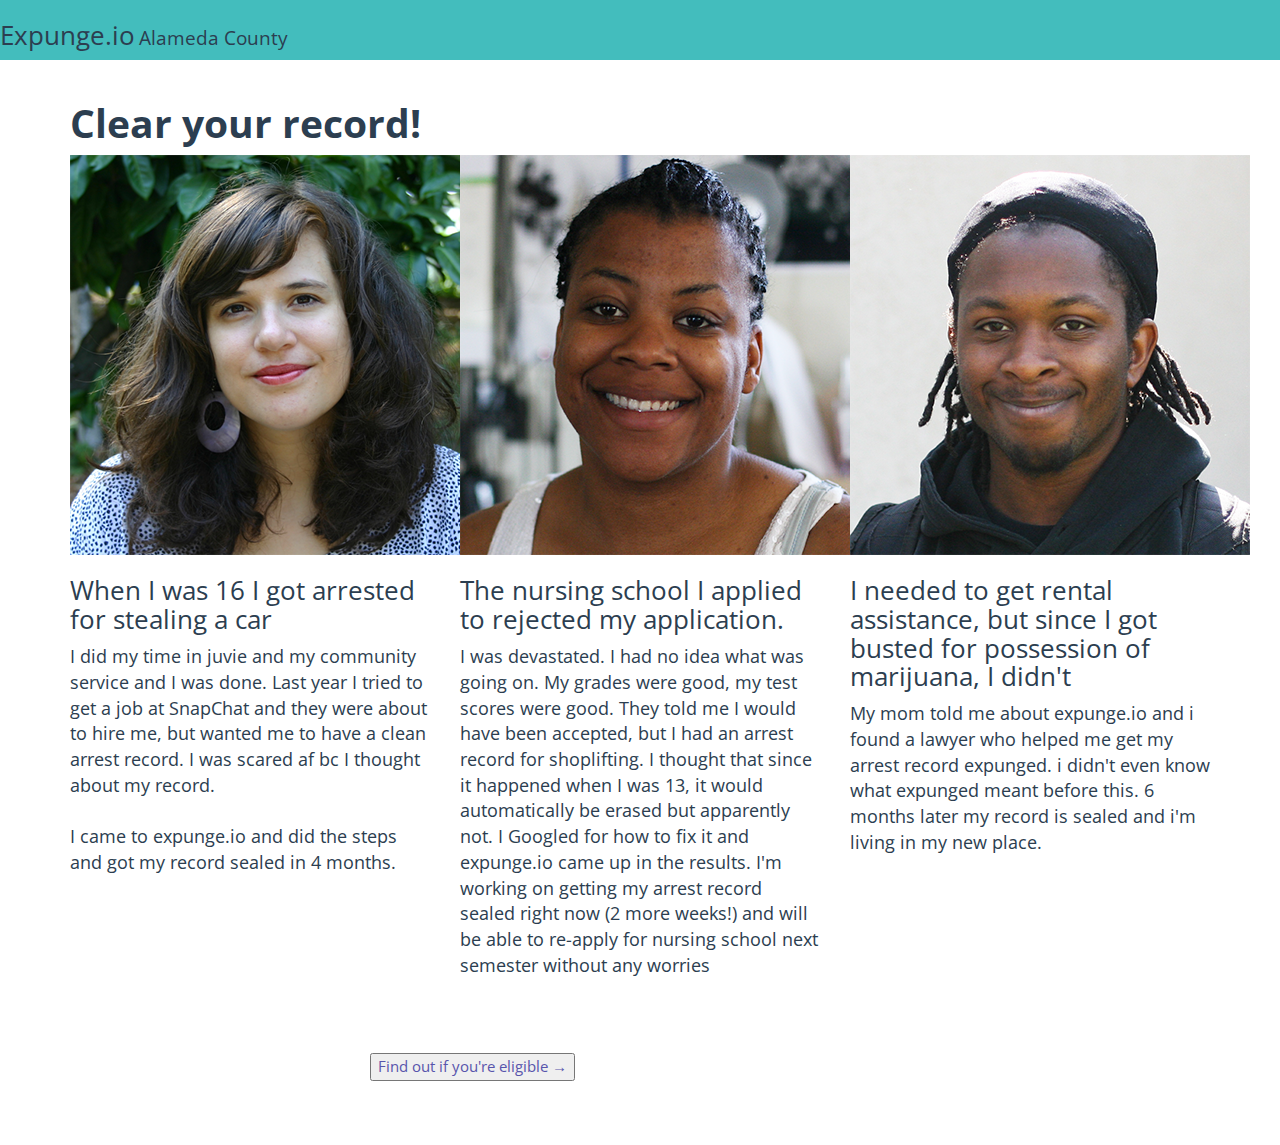
==== index.html @ 7847c77c "first draft" ====
<!DOCTYPE html>
<!-- saved from url=(0022)http://www.expunge.io/ -->
<html>
  <head>
    <meta http-equiv="Content-Type" content="text/html; charset=UTF-8">
    <title>Expunge.io</title>
    <meta name="viewport" content="width=device-width, initial-scale=1.0, maximum-scale=1.0, user-scalable=no">
    <link data-turbolinks-track="true" href="./Expunge_files/bootstrap.min-eb1c767092d3b94774ce1278b10a047b.css" media="all" rel="stylesheet" />
    <link data-turbolinks-track="true" href="./Expunge_files/application-6eeeaafba2602e1e9d9c6c930e1ee2b5.css" media="all" rel="stylesheet" />
    <!--favicon-->
    <link href="http://www.expunge.io/assets/favicon-54a8bd5c15391ae465982d1c2d08960d.png" rel="shortcut icon" type="image/vnd.microsoft.icon">

    <link href="./Expunge_files/css" rel="stylesheet" type="text/css">
    <link href="./Expunge_files/font-awesome.min.css" rel="stylesheet">
    <script src="//code.jquery.com/jquery-1.11.3.min.js"></script>
    <script src="./Expunge_files/bootstrap.min.js"></script>

    <!--[if lte IE 7]>
    <style type="text/css">
    .nav li {
    display: inline;
    zoom: 1;
    margin: 0 10px;
    }
    </style>
    <![endif]-->
  </head>
  <body>
      <div id="navbar" class="navbar" style="border-radius: 0px">
        <h3 style="display:inline-block;">Expunge.io</h3>
        <h4 style="display:inline-block;">Alameda County</h4>
      </div>

      <div id="content" class="container">
        <div class="row">
          <h1 class="col-sm-12 h1banner">
            Clear your record!
          </h1>
        </div>

        <div class="row">
          <div class="person col-md-4 col-sm-12">
            <img src="./assets/people2.png"/>
            <h3>When I was 16 I got arrested for stealing a car</h3>
            <p>I did my time in juvie and my community service and I was done.
              Last year I tried to get a job at SnapChat and they were about to hire me,
              but wanted me to have a clean arrest record.
              I was scared af bc I thought about my record.
            <br/><br/>
              I came to expunge.io and did the steps and got my record sealed in 4 months.</p>
          </div>
          <div class="person col-md-4 col-sm-12">
            <img src="./assets/people4.png"/>
            <h3>The nursing school I applied to rejected my application.</h3>
            <p>I was devastated. I had no idea what was going on. My grades were good, my test scores were good. They told me I would have been accepted, but I had an arrest record for shoplifting. I thought that since it happened when I was 13, it would automatically be erased but apparently not. I Googled for how to fix it and expunge.io came up in the results. I'm working on getting my arrest record sealed right now (2 more weeks!) and will be able to re-apply for nursing school next semester without any worries</p>
          </div>
          <div class="person col-md-4 col-sm-12">
            <img src="./assets/people5.png"/>
            <h3>I needed to get rental assistance, but since I got busted for possession of marijuana, I didn't</h3>
            <p>My mom told me about expunge.io and i found a lawyer who helped me get my arrest record expunged. i didn't even know what expunged meant before this. 6 months later my record is sealed and i'm living in my new place.</p>
          </div>
        </div>

        <br/>
        <br/>
        <br/>
        <div class="row col-md-6 col-md-offset-3">
          <a href="faq.html">
            <button class="eligible">Find out if you're eligible &rarr;</button>
          </a>
        </div>
    </div>
    <br/>
    <br/>
    <br/>
</body></html>
---- Expunge_files/application-6eeeaafba2602e1e9d9c6c930e1ee2b5.css ----
@import url("http://fonts.googleapis.com/css?family=Open+Sans:400,700");                                                                        /*!
 * bootswatch v3.3.0
 * Homepage: http://bootswatch.com
 * Copyright 2012-2014 Thomas Park
 * Licensed under MIT
 * Based on Bootstrap
*//*! normalize.css v3.0.2 | MIT License | git.io/normalize */html{font-family:sans-serif;-ms-text-size-adjust:100%;-webkit-text-size-adjust:100%}body{margin:0}article,aside,details,figcaption,figure,footer,header,hgroup,main,menu,nav,section,summary{display:block}audio,canvas,progress,video{display:inline-block;vertical-align:baseline}audio:not([controls]){display:none;height:0}[hidden],template{display:none}a{background-color:transparent}a:active,a:hover{outline:0}abbr[title]{border-bottom:1px dotted}b,strong{font-weight:bold}dfn{font-style:italic}h1{font-size:2em;margin:0.67em 0}mark{background:#ff0;color:#000}small{font-size:80%}sub,sup{font-size:75%;line-height:0;position:relative;vertical-align:baseline}sup{top:-0.5em}sub{bottom:-0.25em}img{border:0}svg:not(:root){overflow:hidden}figure{margin:1em 40px}hr{-moz-box-sizing:content-box;box-sizing:content-box;height:0}pre{overflow:auto}code,kbd,pre,samp{font-family:monospace, monospace;font-size:1em}button,input,optgroup,select,textarea{color:inherit;font:inherit;margin:0}button{overflow:visible}button,select{text-transform:none}button,html input[type="button"],input[type="reset"],input[type="submit"]{-webkit-appearance:button;cursor:pointer}button[disabled],html input[disabled]{cursor:default}button::-moz-focus-inner,input::-moz-focus-inner{border:0;padding:0}input{line-height:normal}input[type="checkbox"],input[type="radio"]{box-sizing:border-box;padding:0}input[type="number"]::-webkit-inner-spin-button,input[type="number"]::-webkit-outer-spin-button{height:auto}input[type="search"]{-webkit-appearance:textfield;-moz-box-sizing:content-box;-webkit-box-sizing:content-box;box-sizing:content-box}input[type="search"]::-webkit-search-cancel-button,input[type="search"]::-webkit-search-decoration{-webkit-appearance:none}fieldset{border:1px solid #c0c0c0;margin:0 2px;padding:0.35em 0.625em 0.75em}legend{border:0;padding:0}textarea{overflow:auto}optgroup{font-weight:bold}table{border-collapse:collapse;border-spacing:0}td,th{padding:0}/*! Source: https://github.com/h5bp/html5-boilerplate/blob/master/src/css/main.css */@media print{*,*:before,*:after{background:transparent !important;color:#000 !important;box-shadow:none !important;text-shadow:none !important}a,a:visited{text-decoration:underline}a[href]:after{content:" (" attr(href) ")"}abbr[title]:after{content:" (" attr(title) ")"}a[href^="#"]:after,a[href^="javascript:"]:after{content:""}pre,blockquote{border:1px solid #999;page-break-inside:avoid}thead{display:table-header-group}tr,img{page-break-inside:avoid}img{max-width:100% !important}p,h2,h3{orphans:3;widows:3}h2,h3{page-break-after:avoid}select{background:#fff !important}.navbar{display:none}.btn>.caret,.dropup>.btn>.caret{border-top-color:#000 !important}.label{border:1px solid #000}.table{border-collapse:collapse !important}.table td,.table th{background-color:#fff !important}.table-bordered th,.table-bordered td{border:1px solid #ddd !important}}@font-face{font-family:'Glyphicons Halflings';src:url("../fonts/glyphicons-halflings-regular.eot");src:url("../fonts/glyphicons-halflings-regular.eot?#iefix") format("embedded-opentype"),url("../fonts/glyphicons-halflings-regular.woff") format("woff"),url("../fonts/glyphicons-halflings-regular.ttf") format("truetype"),url("../fonts/glyphicons-halflings-regular.svg#glyphicons_halflingsregular") format("svg")}.glyphicon{position:relative;top:1px;display:inline-block;font-family:'Glyphicons Halflings';font-style:normal;font-weight:normal;line-height:1;-webkit-font-smoothing:antialiased;-moz-osx-font-smoothing:grayscale}.glyphicon-asterisk:before{content:"\2a"}.glyphicon-plus:before{content:"\2b"}.glyphicon-euro:before,.glyphicon-eur:before{content:"\20ac"}.glyphicon-minus:before{content:"\2212"}.glyphicon-cloud:before{content:"\2601"}.glyphicon-envelope:before{content:"\2709"}.glyphicon-pencil:before{content:"\270f"}.glyphicon-glass:before{content:"\e001"}.glyphicon-music:before{content:"\e002"}.glyphicon-search:before{content:"\e003"}.glyphicon-heart:before{content:"\e005"}.glyphicon-star:before{content:"\e006"}.glyphicon-star-empty:before{content:"\e007"}.glyphicon-user:before{content:"\e008"}.glyphicon-film:before{content:"\e009"}.glyphicon-th-large:before{content:"\e010"}.glyphicon-th:before{content:"\e011"}.glyphicon-th-list:before{content:"\e012"}.glyphicon-ok:before{content:"\e013"}.glyphicon-remove:before{content:"\e014"}.glyphicon-zoom-in:before{content:"\e015"}.glyphicon-zoom-out:before{content:"\e016"}.glyphicon-off:before{content:"\e017"}.glyphicon-signal:before{content:"\e018"}.glyphicon-cog:before{content:"\e019"}.glyphicon-trash:before{content:"\e020"}.glyphicon-home:before{content:"\e021"}.glyphicon-file:before{content:"\e022"}.glyphicon-time:before{content:"\e023"}.glyphicon-road:before{content:"\e024"}.glyphicon-download-alt:before{content:"\e025"}.glyphicon-download:before{content:"\e026"}.glyphicon-upload:before{content:"\e027"}.glyphicon-inbox:before{content:"\e028"}.glyphicon-play-circle:before{content:"\e029"}.glyphicon-repeat:before{content:"\e030"}.glyphicon-refresh:before{content:"\e031"}.glyphicon-list-alt:before{content:"\e032"}.glyphicon-lock:before{content:"\e033"}.glyphicon-flag:before{content:"\e034"}.glyphicon-headphones:before{content:"\e035"}.glyphicon-volume-off:before{content:"\e036"}.glyphicon-volume-down:before{content:"\e037"}.glyphicon-volume-up:before{content:"\e038"}.glyphicon-qrcode:before{content:"\e039"}.glyphicon-barcode:before{content:"\e040"}.glyphicon-tag:before{content:"\e041"}.glyphicon-tags:before{content:"\e042"}.glyphicon-book:before{content:"\e043"}.glyphicon-bookmark:before{content:"\e044"}.glyphicon-print:before{content:"\e045"}.glyphicon-camera:before{content:"\e046"}.glyphicon-font:before{content:"\e047"}.glyphicon-bold:before{content:"\e048"}.glyphicon-italic:before{content:"\e049"}.glyphicon-text-height:before{content:"\e050"}.glyphicon-text-width:before{content:"\e051"}.glyphicon-align-left:before{content:"\e052"}.glyphicon-align-center:before{content:"\e053"}.glyphicon-align-right:before{content:"\e054"}.glyphicon-align-justify:before{content:"\e055"}.glyphicon-list:before{content:"\e056"}.glyphicon-indent-left:before{content:"\e057"}.glyphicon-indent-right:before{content:"\e058"}.glyphicon-facetime-video:before{content:"\e059"}.glyphicon-picture:before{content:"\e060"}.glyphicon-map-marker:before{content:"\e062"}.glyphicon-adjust:before{content:"\e063"}.glyphicon-tint:before{content:"\e064"}.glyphicon-edit:before{content:"\e065"}.glyphicon-share:before{content:"\e066"}.glyphicon-check:before{content:"\e067"}.glyphicon-move:before{content:"\e068"}.glyphicon-step-backward:before{content:"\e069"}.glyphicon-fast-backward:before{content:"\e070"}.glyphicon-backward:before{content:"\e071"}.glyphicon-play:before{content:"\e072"}.glyphicon-pause:before{content:"\e073"}.glyphicon-stop:before{content:"\e074"}.glyphicon-forward:before{content:"\e075"}.glyphicon-fast-forward:before{content:"\e076"}.glyphicon-step-forward:before{content:"\e077"}.glyphicon-eject:before{content:"\e078"}.glyphicon-chevron-left:before{content:"\e079"}.glyphicon-chevron-right:before{content:"\e080"}.glyphicon-plus-sign:before{content:"\e081"}.glyphicon-minus-sign:before{content:"\e082"}.glyphicon-remove-sign:before{content:"\e083"}.glyphicon-ok-sign:before{content:"\e084"}.glyphicon-question-sign:before{content:"\e085"}.glyphicon-info-sign:before{content:"\e086"}.glyphicon-screenshot:before{content:"\e087"}.glyphicon-remove-circle:before{content:"\e088"}.glyphicon-ok-circle:before{content:"\e089"}.glyphicon-ban-circle:before{content:"\e090"}.glyphicon-arrow-left:before{content:"\e091"}.glyphicon-arrow-right:before{content:"\e092"}.glyphicon-arrow-up:before{content:"\e093"}.glyphicon-arrow-down:before{content:"\e094"}.glyphicon-share-alt:before{content:"\e095"}.glyphicon-resize-full:before{content:"\e096"}.glyphicon-resize-small:before{content:"\e097"}.glyphicon-exclamation-sign:before{content:"\e101"}.glyphicon-gift:before{content:"\e102"}.glyphicon-leaf:before{content:"\e103"}.glyphicon-fire:before{content:"\e104"}.glyphicon-eye-open:before{content:"\e105"}.glyphicon-eye-close:before{content:"\e106"}.glyphicon-warning-sign:before{content:"\e107"}.glyphicon-plane:before{content:"\e108"}.glyphicon-calendar:before{content:"\e109"}.glyphicon-random:before{content:"\e110"}.glyphicon-comment:before{content:"\e111"}.glyphicon-magnet:before{content:"\e112"}.glyphicon-chevron-up:before{content:"\e113"}.glyphicon-chevron-down:before{content:"\e114"}.glyphicon-retweet:before{content:"\e115"}.glyphicon-shopping-cart:before{content:"\e116"}.glyphicon-folder-close:before{content:"\e117"}.glyphicon-folder-open:before{content:"\e118"}.glyphicon-resize-vertical:before{content:"\e119"}.glyphicon-resize-horizontal:before{content:"\e120"}.glyphicon-hdd:before{content:"\e121"}.glyphicon-bullhorn:before{content:"\e122"}.glyphicon-bell:before{content:"\e123"}.glyphicon-certificate:before{content:"\e124"}.glyphicon-thumbs-up:before{content:"\e125"}.glyphicon-thumbs-down:before{content:"\e126"}.glyphicon-hand-right:before{content:"\e127"}.glyphicon-hand-left:before{content:"\e128"}.glyphicon-hand-up:before{content:"\e129"}.glyphicon-hand-down:before{content:"\e130"}.glyphicon-circle-arrow-right:before{content:"\e131"}.glyphicon-circle-arrow-left:before{content:"\e132"}.glyphicon-circle-arrow-up:before{content:"\e133"}.glyphicon-circle-arrow-down:before{content:"\e134"}.glyphicon-globe:before{content:"\e135"}.glyphicon-wrench:before{content:"\e136"}.glyphicon-tasks:before{content:"\e137"}.glyphicon-filter:before{content:"\e138"}.glyphicon-briefcase:before{content:"\e139"}.glyphicon-fullscreen:before{content:"\e140"}.glyphicon-dashboard:before{content:"\e141"}.glyphicon-paperclip:before{content:"\e142"}.glyphicon-heart-empty:before{content:"\e143"}.glyphicon-link:before{content:"\e144"}.glyphicon-phone:before{content:"\e145"}.glyphicon-pushpin:before{content:"\e146"}.glyphicon-usd:before{content:"\e148"}.glyphicon-gbp:before{content:"\e149"}.glyphicon-sort:before{content:"\e150"}.glyphicon-sort-by-alphabet:before{content:"\e151"}.glyphicon-sort-by-alphabet-alt:before{content:"\e152"}.glyphicon-sort-by-order:before{content:"\e153"}.glyphicon-sort-by-order-alt:before{content:"\e154"}.glyphicon-sort-by-attributes:before{content:"\e155"}.glyphicon-sort-by-attributes-alt:before{content:"\e156"}.glyphicon-unchecked:before{content:"\e157"}.glyphicon-expand:before{content:"\e158"}.glyphicon-collapse-down:before{content:"\e159"}.glyphicon-collapse-up:before{content:"\e160"}.glyphicon-log-in:before{content:"\e161"}.glyphicon-flash:before{content:"\e162"}.glyphicon-log-out:before{content:"\e163"}.glyphicon-new-window:before{content:"\e164"}.glyphicon-record:before{content:"\e165"}.glyphicon-save:before{content:"\e166"}.glyphicon-open:before{content:"\e167"}.glyphicon-saved:before{content:"\e168"}.glyphicon-import:before{content:"\e169"}.glyphicon-export:before{content:"\e170"}.glyphicon-send:before{content:"\e171"}.glyphicon-floppy-disk:before{content:"\e172"}.glyphicon-floppy-saved:before{content:"\e173"}.glyphicon-floppy-remove:before{content:"\e174"}.glyphicon-floppy-save:before{content:"\e175"}.glyphicon-floppy-open:before{content:"\e176"}.glyphicon-credit-card:before{content:"\e177"}.glyphicon-transfer:before{content:"\e178"}.glyphicon-cutlery:before{content:"\e179"}.glyphicon-header:before{content:"\e180"}.glyphicon-compressed:before{content:"\e181"}.glyphicon-earphone:before{content:"\e182"}.glyphicon-phone-alt:before{content:"\e183"}.glyphicon-tower:before{content:"\e184"}.glyphicon-stats:before{content:"\e185"}.glyphicon-sd-video:before{content:"\e186"}.glyphicon-hd-video:before{content:"\e187"}.glyphicon-subtitles:before{content:"\e188"}.glyphicon-sound-stereo:before{content:"\e189"}.glyphicon-sound-dolby:before{content:"\e190"}.glyphicon-sound-5-1:before{content:"\e191"}.glyphicon-sound-6-1:before{content:"\e192"}.glyphicon-sound-7-1:before{content:"\e193"}.glyphicon-copyright-mark:before{content:"\e194"}.glyphicon-registration-mark:before{content:"\e195"}.glyphicon-cloud-download:before{content:"\e197"}.glyphicon-cloud-upload:before{content:"\e198"}.glyphicon-tree-conifer:before{content:"\e199"}.glyphicon-tree-deciduous:before{content:"\e200"}*{-webkit-box-sizing:border-box;-moz-box-sizing:border-box;box-sizing:border-box}*:before,*:after{-webkit-box-sizing:border-box;-moz-box-sizing:border-box;box-sizing:border-box}html{font-size:10px;-webkit-tap-highlight-color:rgba(0,0,0,0)}body{font-family:"Open Sans","Helvetica Neue",Helvetica,Arial,sans-serif;font-size:15px;line-height:1.42857143;color:#2c3e50;background-color:#ffffff}input,button,select,textarea{font-family:inherit;font-size:inherit;line-height:inherit}a{color:#18bc9c;text-decoration:none}a:hover,a:focus{color:#18bc9c;text-decoration:underline}a:focus{outline:thin dotted;outline:5px auto -webkit-focus-ring-color;outline-offset:-2px}figure{margin:0}img{vertical-align:middle}.img-responsive,.thumbnail>img,.thumbnail a>img,.carousel-inner>.item>img,.carousel-inner>.item>a>img{display:block;max-width:100%;height:auto}.img-rounded{border-radius:6px}.img-thumbnail{padding:4px;line-height:1.42857143;background-color:#ffffff;border:1px solid #ecf0f1;border-radius:4px;-webkit-transition:all .2s ease-in-out;-o-transition:all .2s ease-in-out;transition:all .2s ease-in-out;display:inline-block;max-width:100%;height:auto}.img-circle{border-radius:50%}hr{margin-top:21px;margin-bottom:21px;border:0;border-top:1px solid #ecf0f1}.sr-only{position:absolute;width:1px;height:1px;margin:-1px;padding:0;overflow:hidden;clip:rect(0, 0, 0, 0);border:0}.sr-only-focusable:active,.sr-only-focusable:focus{position:static;width:auto;height:auto;margin:0;overflow:visible;clip:auto}h1,h2,h3,h4,h5,h6,.h1,.h2,.h3,.h4,.h5,.h6{font-family:"Open Sans","Helvetica Neue",Helvetica,Arial,sans-serif;font-weight:400;line-height:1.1;color:inherit}h1 small,h2 small,h3 small,h4 small,h5 small,h6 small,.h1 small,.h2 small,.h3 small,.h4 small,.h5 small,.h6 small,h1 .small,h2 .small,h3 .small,h4 .small,h5 .small,h6 .small,.h1 .small,.h2 .small,.h3 .small,.h4 .small,.h5 .small,.h6 .small{font-weight:normal;line-height:1;color:#b4bcc2}h1,.h1,h2,.h2,h3,.h3{margin-top:21px;margin-bottom:10.5px}h1 small,.h1 small,h2 small,.h2 small,h3 small,.h3 small,h1 .small,.h1 .small,h2 .small,.h2 .small,h3 .small,.h3 .small{font-size:65%}h4,.h4,h5,.h5,h6,.h6{margin-top:10.5px;margin-bottom:10.5px}h4 small,.h4 small,h5 small,.h5 small,h6 small,.h6 small,h4 .small,.h4 .small,h5 .small,.h5 .small,h6 .small,.h6 .small{font-size:75%}h1,.h1{font-size:39px}h2,.h2{font-size:32px}h3,.h3{font-size:26px}h4,.h4{font-size:19px}h5,.h5{font-size:15px}h6,.h6{font-size:13px}p{margin:0 0 10.5px}.lead{margin-bottom:21px;font-size:17px;font-weight:300;line-height:1.4}@media (min-width: 768px){.lead{font-size:22.5px}}small,.small{font-size:86%}mark,.mark{background-color:#f39c12;padding:.2em}.text-left{text-align:left}.text-right{text-align:right}.text-center{text-align:center}.text-justify{text-align:justify}.text-nowrap{white-space:nowrap}.text-lowercase{text-transform:lowercase}.text-uppercase{text-transform:uppercase}.text-capitalize{text-transform:capitalize}.text-muted{color:#b4bcc2}.text-primary{color:#2c3e50}a.text-primary:hover{color:#1a242f}.text-success{color:#ffffff}a.text-success:hover{color:#e6e6e6}.text-info{color:#ffffff}a.text-info:hover{color:#e6e6e6}.text-warning{color:#ffffff}a.text-warning:hover{color:#e6e6e6}.text-danger{color:#ffffff}a.text-danger:hover{color:#e6e6e6}.bg-primary{color:#fff;background-color:#2c3e50}a.bg-primary:hover{background-color:#1a242f}.bg-success{background-color:#18bc9c}a.bg-success:hover{background-color:#128f76}.bg-info{background-color:#3498db}a.bg-info:hover{background-color:#217dbb}.bg-warning{background-color:#f39c12}a.bg-warning:hover{background-color:#c87f0a}.bg-danger{background-color:#e74c3c}a.bg-danger:hover{background-color:#d62c1a}.page-header{padding-bottom:9.5px;margin:42px 0 21px;border-bottom:1px solid transparent}ul,ol{margin-top:0;margin-bottom:10.5px}ul ul,ol ul,ul ol,ol ol{margin-bottom:0}.list-unstyled{padding-left:0;list-style:none}.list-inline{padding-left:0;list-style:none;margin-left:-5px}.list-inline>li{display:inline-block;padding-left:5px;padding-right:5px}dl{margin-top:0;margin-bottom:21px}dt,dd{line-height:1.42857143}dt{font-weight:bold}dd{margin-left:0}@media (min-width: 768px){.dl-horizontal dt{float:left;width:160px;clear:left;text-align:right;overflow:hidden;text-overflow:ellipsis;white-space:nowrap}.dl-horizontal dd{margin-left:180px}}abbr[title],abbr[data-original-title]{cursor:help;border-bottom:1px dotted #b4bcc2}.initialism{font-size:90%;text-transform:uppercase}blockquote{padding:10.5px 21px;margin:0 0 21px;font-size:18.75px;border-left:5px solid #ecf0f1}blockquote p:last-child,blockquote ul:last-child,blockquote ol:last-child{margin-bottom:0}blockquote footer,blockquote small,blockquote .small{display:block;font-size:80%;line-height:1.42857143;color:#b4bcc2}blockquote footer:before,blockquote small:before,blockquote .small:before{content:'\2014 \00A0'}.blockquote-reverse,blockquote.pull-right{padding-right:15px;padding-left:0;border-right:5px solid #ecf0f1;border-left:0;text-align:right}.blockquote-reverse footer:before,blockquote.pull-right footer:before,.blockquote-reverse small:before,blockquote.pull-right small:before,.blockquote-reverse .small:before,blockquote.pull-right .small:before{content:''}.blockquote-reverse footer:after,blockquote.pull-right footer:after,.blockquote-reverse small:after,blockquote.pull-right small:after,.blockquote-reverse .small:after,blockquote.pull-right .small:after{content:'\00A0 \2014'}address{margin-bottom:21px;font-style:normal;line-height:1.42857143}code,kbd,pre,samp{font-family:Menlo,Monaco,Consolas,"Courier New",monospace}code{padding:2px 4px;font-size:90%;color:#c7254e;background-color:#f9f2f4;border-radius:4px}kbd{padding:2px 4px;font-size:90%;color:#ffffff;background-color:#333333;border-radius:3px;box-shadow:inset 0 -1px 0 rgba(0,0,0,0.25)}kbd kbd{padding:0;font-size:100%;font-weight:bold;box-shadow:none}pre{display:block;padding:10px;margin:0 0 10.5px;font-size:14px;line-height:1.42857143;word-break:break-all;word-wrap:break-word;color:#7b8a8b;background-color:#ecf0f1;border:1px solid #cccccc;border-radius:4px}pre code{padding:0;font-size:inherit;color:inherit;white-space:pre-wrap;background-color:transparent;border-radius:0}.pre-scrollable{max-height:340px;overflow-y:scroll}.container{margin-right:auto;margin-left:auto;padding-left:15px;padding-right:15px}@media (min-width: 768px){.container{width:750px}}@media (min-width: 992px){.container{width:970px}}@media (min-width: 1200px){.container{width:1170px}}.container-fluid{margin-right:auto;margin-left:auto;padding-left:15px;padding-right:15px}.row{margin-left:-15px;margin-right:-15px}.col-xs-1,.col-sm-1,.col-md-1,.col-lg-1,.col-xs-2,.col-sm-2,.col-md-2,.col-lg-2,.col-xs-3,.col-sm-3,.col-md-3,.col-lg-3,.col-xs-4,.col-sm-4,.col-md-4,.col-lg-4,.col-xs-5,.col-sm-5,.col-md-5,.col-lg-5,.col-xs-6,.col-sm-6,.col-md-6,.col-lg-6,.col-xs-7,.col-sm-7,.col-md-7,.col-lg-7,.col-xs-8,.col-sm-8,.col-md-8,.col-lg-8,.col-xs-9,.col-sm-9,.col-md-9,.col-lg-9,.col-xs-10,.col-sm-10,.col-md-10,.col-lg-10,.col-xs-11,.col-sm-11,.col-md-11,.col-lg-11,.col-xs-12,.col-sm-12,.col-md-12,.col-lg-12{position:relative;min-height:1px;padding-left:15px;padding-right:15px}.col-xs-1,.col-xs-2,.col-xs-3,.col-xs-4,.col-xs-5,.col-xs-6,.col-xs-7,.col-xs-8,.col-xs-9,.col-xs-10,.col-xs-11,.col-xs-12{float:left}.col-xs-12{width:100%}.col-xs-11{width:91.66666667%}.col-xs-10{width:83.33333333%}.col-xs-9{width:75%}.col-xs-8{width:66.66666667%}.col-xs-7{width:58.33333333%}.col-xs-6{width:50%}.col-xs-5{width:41.66666667%}.col-xs-4{width:33.33333333%}.col-xs-3{width:25%}.col-xs-2{width:16.66666667%}.col-xs-1{width:8.33333333%}.col-xs-pull-12{right:100%}.col-xs-pull-11{right:91.66666667%}.col-xs-pull-10{right:83.33333333%}.col-xs-pull-9{right:75%}.col-xs-pull-8{right:66.66666667%}.col-xs-pull-7{right:58.33333333%}.col-xs-pull-6{right:50%}.col-xs-pull-5{right:41.66666667%}.col-xs-pull-4{right:33.33333333%}.col-xs-pull-3{right:25%}.col-xs-pull-2{right:16.66666667%}.col-xs-pull-1{right:8.33333333%}.col-xs-pull-0{right:auto}.col-xs-push-12{left:100%}.col-xs-push-11{left:91.66666667%}.col-xs-push-10{left:83.33333333%}.col-xs-push-9{left:75%}.col-xs-push-8{left:66.66666667%}.col-xs-push-7{left:58.33333333%}.col-xs-push-6{left:50%}.col-xs-push-5{left:41.66666667%}.col-xs-push-4{left:33.33333333%}.col-xs-push-3{left:25%}.col-xs-push-2{left:16.66666667%}.col-xs-push-1{left:8.33333333%}.col-xs-push-0{left:auto}.col-xs-offset-12{margin-left:100%}.col-xs-offset-11{margin-left:91.66666667%}.col-xs-offset-10{margin-left:83.33333333%}.col-xs-offset-9{margin-left:75%}.col-xs-offset-8{margin-left:66.66666667%}.col-xs-offset-7{margin-left:58.33333333%}.col-xs-offset-6{margin-left:50%}.col-xs-offset-5{margin-left:41.66666667%}.col-xs-offset-4{margin-left:33.33333333%}.col-xs-offset-3{margin-left:25%}.col-xs-offset-2{margin-left:16.66666667%}.col-xs-offset-1{margin-left:8.33333333%}.col-xs-offset-0{margin-left:0%}@media (min-width: 768px){.col-sm-1,.col-sm-2,.col-sm-3,.col-sm-4,.col-sm-5,.col-sm-6,.col-sm-7,.col-sm-8,.col-sm-9,.col-sm-10,.col-sm-11,.col-sm-12{float:left}.col-sm-12{width:100%}.col-sm-11{width:91.66666667%}.col-sm-10{width:83.33333333%}.col-sm-9{width:75%}.col-sm-8{width:66.66666667%}.col-sm-7{width:58.33333333%}.col-sm-6{width:50%}.col-sm-5{width:41.66666667%}.col-sm-4{width:33.33333333%}.col-sm-3{width:25%}.col-sm-2{width:16.66666667%}.col-sm-1{width:8.33333333%}.col-sm-pull-12{right:100%}.col-sm-pull-11{right:91.66666667%}.col-sm-pull-10{right:83.33333333%}.col-sm-pull-9{right:75%}.col-sm-pull-8{right:66.66666667%}.col-sm-pull-7{right:58.33333333%}.col-sm-pull-6{right:50%}.col-sm-pull-5{right:41.66666667%}.col-sm-pull-4{right:33.33333333%}.col-sm-pull-3{right:25%}.col-sm-pull-2{right:16.66666667%}.col-sm-pull-1{right:8.33333333%}.col-sm-pull-0{right:auto}.col-sm-push-12{left:100%}.col-sm-push-11{left:91.66666667%}.col-sm-push-10{left:83.33333333%}.col-sm-push-9{left:75%}.col-sm-push-8{left:66.66666667%}.col-sm-push-7{left:58.33333333%}.col-sm-push-6{left:50%}.col-sm-push-5{left:41.66666667%}.col-sm-push-4{left:33.33333333%}.col-sm-push-3{left:25%}.col-sm-push-2{left:16.66666667%}.col-sm-push-1{left:8.33333333%}.col-sm-push-0{left:auto}.col-sm-offset-12{margin-left:100%}.col-sm-offset-11{margin-left:91.66666667%}.col-sm-offset-10{margin-left:83.33333333%}.col-sm-offset-9{margin-left:75%}.col-sm-offset-8{margin-left:66.66666667%}.col-sm-offset-7{margin-left:58.33333333%}.col-sm-offset-6{margin-left:50%}.col-sm-offset-5{margin-left:41.66666667%}.col-sm-offset-4{margin-left:33.33333333%}.col-sm-offset-3{margin-left:25%}.col-sm-offset-2{margin-left:16.66666667%}.col-sm-offset-1{margin-left:8.33333333%}.col-sm-offset-0{margin-left:0%}}@media (min-width: 992px){.col-md-1,.col-md-2,.col-md-3,.col-md-4,.col-md-5,.col-md-6,.col-md-7,.col-md-8,.col-md-9,.col-md-10,.col-md-11,.col-md-12{float:left}.col-md-12{width:100%}.col-md-11{width:91.66666667%}.col-md-10{width:83.33333333%}.col-md-9{width:75%}.col-md-8{width:66.66666667%}.col-md-7{width:58.33333333%}.col-md-6{width:50%}.col-md-5{width:41.66666667%}.col-md-4{width:33.33333333%}.col-md-3{width:25%}.col-md-2{width:16.66666667%}.col-md-1{width:8.33333333%}.col-md-pull-12{right:100%}.col-md-pull-11{right:91.66666667%}.col-md-pull-10{right:83.33333333%}.col-md-pull-9{right:75%}.col-md-pull-8{right:66.66666667%}.col-md-pull-7{right:58.33333333%}.col-md-pull-6{right:50%}.col-md-pull-5{right:41.66666667%}.col-md-pull-4{right:33.33333333%}.col-md-pull-3{right:25%}.col-md-pull-2{right:16.66666667%}.col-md-pull-1{right:8.33333333%}.col-md-pull-0{right:auto}.col-md-push-12{left:100%}.col-md-push-11{left:91.66666667%}.col-md-push-10{left:83.33333333%}.col-md-push-9{left:75%}.col-md-push-8{left:66.66666667%}.col-md-push-7{left:58.33333333%}.col-md-push-6{left:50%}.col-md-push-5{left:41.66666667%}.col-md-push-4{left:33.33333333%}.col-md-push-3{left:25%}.col-md-push-2{left:16.66666667%}.col-md-push-1{left:8.33333333%}.col-md-push-0{left:auto}.col-md-offset-12{margin-left:100%}.col-md-offset-11{margin-left:91.66666667%}.col-md-offset-10{margin-left:83.33333333%}.col-md-offset-9{margin-left:75%}.col-md-offset-8{margin-left:66.66666667%}.col-md-offset-7{margin-left:58.33333333%}.col-md-offset-6{margin-left:50%}.col-md-offset-5{margin-left:41.66666667%}.col-md-offset-4{margin-left:33.33333333%}.col-md-offset-3{margin-left:25%}.col-md-offset-2{margin-left:16.66666667%}.col-md-offset-1{margin-left:8.33333333%}.col-md-offset-0{margin-left:0%}}@media (min-width: 1200px){.col-lg-1,.col-lg-2,.col-lg-3,.col-lg-4,.col-lg-5,.col-lg-6,.col-lg-7,.col-lg-8,.col-lg-9,.col-lg-10,.col-lg-11,.col-lg-12{float:left}.col-lg-12{width:100%}.col-lg-11{width:91.66666667%}.col-lg-10{width:83.33333333%}.col-lg-9{width:75%}.col-lg-8{width:66.66666667%}.col-lg-7{width:58.33333333%}.col-lg-6{width:50%}.col-lg-5{width:41.66666667%}.col-lg-4{width:33.33333333%}.col-lg-3{width:25%}.col-lg-2{width:16.66666667%}.col-lg-1{width:8.33333333%}.col-lg-pull-12{right:100%}.col-lg-pull-11{right:91.66666667%}.col-lg-pull-10{right:83.33333333%}.col-lg-pull-9{right:75%}.col-lg-pull-8{right:66.66666667%}.col-lg-pull-7{right:58.33333333%}.col-lg-pull-6{right:50%}.col-lg-pull-5{right:41.66666667%}.col-lg-pull-4{right:33.33333333%}.col-lg-pull-3{right:25%}.col-lg-pull-2{right:16.66666667%}.col-lg-pull-1{right:8.33333333%}.col-lg-pull-0{right:auto}.col-lg-push-12{left:100%}.col-lg-push-11{left:91.66666667%}.col-lg-push-10{left:83.33333333%}.col-lg-push-9{left:75%}.col-lg-push-8{left:66.66666667%}.col-lg-push-7{left:58.33333333%}.col-lg-push-6{left:50%}.col-lg-push-5{left:41.66666667%}.col-lg-push-4{left:33.33333333%}.col-lg-push-3{left:25%}.col-lg-push-2{left:16.66666667%}.col-lg-push-1{left:8.33333333%}.col-lg-push-0{left:auto}.col-lg-offset-12{margin-left:100%}.col-lg-offset-11{margin-left:91.66666667%}.col-lg-offset-10{margin-left:83.33333333%}.col-lg-offset-9{margin-left:75%}.col-lg-offset-8{margin-left:66.66666667%}.col-lg-offset-7{margin-left:58.33333333%}.col-lg-offset-6{margin-left:50%}.col-lg-offset-5{margin-left:41.66666667%}.col-lg-offset-4{margin-left:33.33333333%}.col-lg-offset-3{margin-left:25%}.col-lg-offset-2{margin-left:16.66666667%}.col-lg-offset-1{margin-left:8.33333333%}.col-lg-offset-0{margin-left:0%}}table{background-color:transparent}caption{padding-top:8px;padding-bottom:8px;color:#b4bcc2;text-align:left}th{text-align:left}.table{width:100%;max-width:100%;margin-bottom:21px}.table>thead>tr>th,.table>tbody>tr>th,.table>tfoot>tr>th,.table>thead>tr>td,.table>tbody>tr>td,.table>tfoot>tr>td{padding:8px;line-height:1.42857143;vertical-align:top;border-top:1px solid #ecf0f1}.table>thead>tr>th{vertical-align:bottom;border-bottom:2px solid #ecf0f1}.table>caption+thead>tr:first-child>th,.table>colgroup+thead>tr:first-child>th,.table>thead:first-child>tr:first-child>th,.table>caption+thead>tr:first-child>td,.table>colgroup+thead>tr:first-child>td,.table>thead:first-child>tr:first-child>td{border-top:0}.table>tbody+tbody{border-top:2px solid #ecf0f1}.table .table{background-color:#ffffff}.table-condensed>thead>tr>th,.table-condensed>tbody>tr>th,.table-condensed>tfoot>tr>th,.table-condensed>thead>tr>td,.table-condensed>tbody>tr>td,.table-condensed>tfoot>tr>td{padding:5px}.table-bordered{border:1px solid #ecf0f1}.table-bordered>thead>tr>th,.table-bordered>tbody>tr>th,.table-bordered>tfoot>tr>th,.table-bordered>thead>tr>td,.table-bordered>tbody>tr>td,.table-bordered>tfoot>tr>td{border:1px solid #ecf0f1}.table-bordered>thead>tr>th,.table-bordered>thead>tr>td{border-bottom-width:2px}.table-striped>tbody>tr:nth-child(odd){background-color:#f9f9f9}.table-hover>tbody>tr:hover{background-color:#ecf0f1}table col[class*="col-"]{position:static;float:none;display:table-column}table td[class*="col-"],table th[class*="col-"]{position:static;float:none;display:table-cell}.table>thead>tr>td.active,.table>tbody>tr>td.active,.table>tfoot>tr>td.active,.table>thead>tr>th.active,.table>tbody>tr>th.active,.table>tfoot>tr>th.active,.table>thead>tr.active>td,.table>tbody>tr.active>td,.table>tfoot>tr.active>td,.table>thead>tr.active>th,.table>tbody>tr.active>th,.table>tfoot>tr.active>th{background-color:#ecf0f1}.table-hover>tbody>tr>td.active:hover,.table-hover>tbody>tr>th.active:hover,.table-hover>tbody>tr.active:hover>td,.table-hover>tbody>tr:hover>.active,.table-hover>tbody>tr.active:hover>th{background-color:#dde4e6}.table>thead>tr>td.success,.table>tbody>tr>td.success,.table>tfoot>tr>td.success,.table>thead>tr>th.success,.table>tbody>tr>th.success,.table>tfoot>tr>th.success,.table>thead>tr.success>td,.table>tbody>tr.success>td,.table>tfoot>tr.success>td,.table>thead>tr.success>th,.table>tbody>tr.success>th,.table>tfoot>tr.success>th{background-color:#18bc9c}.table-hover>tbody>tr>td.success:hover,.table-hover>tbody>tr>th.success:hover,.table-hover>tbody>tr.success:hover>td,.table-hover>tbody>tr:hover>.success,.table-hover>tbody>tr.success:hover>th{background-color:#15a589}.table>thead>tr>td.info,.table>tbody>tr>td.info,.table>tfoot>tr>td.info,.table>thead>tr>th.info,.table>tbody>tr>th.info,.table>tfoot>tr>th.info,.table>thead>tr.info>td,.table>tbody>tr.info>td,.table>tfoot>tr.info>td,.table>thead>tr.info>th,.table>tbody>tr.info>th,.table>tfoot>tr.info>th{background-color:#3498db}.table-hover>tbody>tr>td.info:hover,.table-hover>tbody>tr>th.info:hover,.table-hover>tbody>tr.info:hover>td,.table-hover>tbody>tr:hover>.info,.table-hover>tbody>tr.info:hover>th{background-color:#258cd1}.table>thead>tr>td.warning,.table>tbody>tr>td.warning,.table>tfoot>tr>td.warning,.table>thead>tr>th.warning,.table>tbody>tr>th.warning,.table>tfoot>tr>th.warning,.table>thead>tr.warning>td,.table>tbody>tr.warning>td,.table>tfoot>tr.warning>td,.table>thead>tr.warning>th,.table>tbody>tr.warning>th,.table>tfoot>tr.warning>th{background-color:#f39c12}.table-hover>tbody>tr>td.warning:hover,.table-hover>tbody>tr>th.warning:hover,.table-hover>tbody>tr.warning:hover>td,.table-hover>tbody>tr:hover>.warning,.table-hover>tbody>tr.warning:hover>th{background-color:#e08e0b}.table>thead>tr>td.danger,.table>tbody>tr>td.danger,.table>tfoot>tr>td.danger,.table>thead>tr>th.danger,.table>tbody>tr>th.danger,.table>tfoot>tr>th.danger,.table>thead>tr.danger>td,.table>tbody>tr.danger>td,.table>tfoot>tr.danger>td,.table>thead>tr.danger>th,.table>tbody>tr.danger>th,.table>tfoot>tr.danger>th{background-color:#e74c3c}.table-hover>tbody>tr>td.danger:hover,.table-hover>tbody>tr>th.danger:hover,.table-hover>tbody>tr.danger:hover>td,.table-hover>tbody>tr:hover>.danger,.table-hover>tbody>tr.danger:hover>th{background-color:#e43725}.table-responsive{overflow-x:auto;min-height:0.01%}@media screen and (max-width: 767px){.table-responsive{width:100%;margin-bottom:15.75px;overflow-y:hidden;-ms-overflow-style:-ms-autohiding-scrollbar;border:1px solid #ecf0f1}.table-responsive>.table{margin-bottom:0}.table-responsive>.table>thead>tr>th,.table-responsive>.table>tbody>tr>th,.table-responsive>.table>tfoot>tr>th,.table-responsive>.table>thead>tr>td,.table-responsive>.table>tbody>tr>td,.table-responsive>.table>tfoot>tr>td{white-space:nowrap}.table-responsive>.table-bordered{border:0}.table-responsive>.table-bordered>thead>tr>th:first-child,.table-responsive>.table-bordered>tbody>tr>th:first-child,.table-responsive>.table-bordered>tfoot>tr>th:first-child,.table-responsive>.table-bordered>thead>tr>td:first-child,.table-responsive>.table-bordered>tbody>tr>td:first-child,.table-responsive>.table-bordered>tfoot>tr>td:first-child{border-left:0}.table-responsive>.table-bordered>thead>tr>th:last-child,.table-responsive>.table-bordered>tbody>tr>th:last-child,.table-responsive>.table-bordered>tfoot>tr>th:last-child,.table-responsive>.table-bordered>thead>tr>td:last-child,.table-responsive>.table-bordered>tbody>tr>td:last-child,.table-responsive>.table-bordered>tfoot>tr>td:last-child{border-right:0}.table-responsive>.table-bordered>tbody>tr:last-child>th,.table-responsive>.table-bordered>tfoot>tr:last-child>th,.table-responsive>.table-bordered>tbody>tr:last-child>td,.table-responsive>.table-bordered>tfoot>tr:last-child>td{border-bottom:0}}fieldset{padding:0;margin:0;border:0;min-width:0}legend{display:block;width:100%;padding:0;margin-bottom:21px;font-size:22.5px;line-height:inherit;color:#2c3e50;border:0;border-bottom:1px solid transparent}label{display:inline-block;max-width:100%;margin-bottom:5px;font-weight:bold}input[type="search"]{-webkit-box-sizing:border-box;-moz-box-sizing:border-box;box-sizing:border-box}input[type="radio"],input[type="checkbox"]{margin:4px 0 0;margin-top:1px \9;line-height:normal}input[type="file"]{display:block}input[type="range"]{display:block;width:100%}select[multiple],select[size]{height:auto}input[type="file"]:focus,input[type="radio"]:focus,input[type="checkbox"]:focus{outline:thin dotted;outline:5px auto -webkit-focus-ring-color;outline-offset:-2px}output{display:block;padding-top:11px;font-size:15px;line-height:1.42857143;color:#2c3e50}.form-control{display:block;width:100%;height:43px;padding:10px 15px;font-size:15px;line-height:1.42857143;color:#2c3e50;background-color:#ffffff;background-image:none;border:1px solid #dce4ec;border-radius:4px;-webkit-box-shadow:inset 0 1px 1px rgba(0,0,0,0.075);box-shadow:inset 0 1px 1px rgba(0,0,0,0.075);-webkit-transition:border-color ease-in-out .15s,box-shadow ease-in-out .15s;-o-transition:border-color ease-in-out .15s,box-shadow ease-in-out .15s;transition:border-color ease-in-out .15s,box-shadow ease-in-out .15s}.form-control:focus{border-color:#2c3e50;outline:0;-webkit-box-shadow:inset 0 1px 1px rgba(0,0,0,0.075),0 0 8px rgba(44,62,80,0.6);box-shadow:inset 0 1px 1px rgba(0,0,0,0.075),0 0 8px rgba(44,62,80,0.6)}.form-control::-moz-placeholder{color:#acb6c0;opacity:1}.form-control:-ms-input-placeholder{color:#acb6c0}.form-control::-webkit-input-placeholder{color:#acb6c0}.form-control[disabled],.form-control[readonly],fieldset[disabled] .form-control{cursor:not-allowed;background-color:#ecf0f1;opacity:1}textarea.form-control{height:auto}input[type="search"]{-webkit-appearance:none}input[type="date"],input[type="time"],input[type="datetime-local"],input[type="month"]{line-height:43px;line-height:1.42857143 \0}input[type="date"].input-sm,input[type="time"].input-sm,input[type="datetime-local"].input-sm,input[type="month"].input-sm{line-height:33px;line-height:1.5 \0}input[type="date"].input-lg,input[type="time"].input-lg,input[type="datetime-local"].input-lg,input[type="month"].input-lg{line-height:64px;line-height:1.33 \0}_:-ms-fullscreen,:root input[type="date"],_:-ms-fullscreen,:root input[type="time"],_:-ms-fullscreen,:root input[type="datetime-local"],_:-ms-fullscreen,:root input[type="month"]{line-height:1.42857143}_:-ms-fullscreen.input-sm,:root input[type="date"].input-sm,_:-ms-fullscreen.input-sm,:root input[type="time"].input-sm,_:-ms-fullscreen.input-sm,:root input[type="datetime-local"].input-sm,_:-ms-fullscreen.input-sm,:root input[type="month"].input-sm{line-height:1.5}_:-ms-fullscreen.input-lg,:root input[type="date"].input-lg,_:-ms-fullscreen.input-lg,:root input[type="time"].input-lg,_:-ms-fullscreen.input-lg,:root input[type="datetime-local"].input-lg,_:-ms-fullscreen.input-lg,:root input[type="month"].input-lg{line-height:1.33}.form-group{margin-bottom:15px}.radio,.checkbox{position:relative;display:block;margin-top:10px;margin-bottom:10px}.radio label,.checkbox label{min-height:21px;padding-left:20px;margin-bottom:0;font-weight:normal;cursor:pointer}.radio input[type="radio"],.radio-inline input[type="radio"],.checkbox input[type="checkbox"],.checkbox-inline input[type="checkbox"]{position:absolute;margin-left:-20px;margin-top:4px \9}.radio+.radio,.checkbox+.checkbox{margin-top:-5px}.radio-inline,.checkbox-inline{display:inline-block;padding-left:20px;margin-bottom:0;vertical-align:middle;font-weight:normal;cursor:pointer}.radio-inline+.radio-inline,.checkbox-inline+.checkbox-inline{margin-top:0;margin-left:10px}input[type="radio"][disabled],input[type="checkbox"][disabled],input[type="radio"].disabled,input[type="checkbox"].disabled,fieldset[disabled] input[type="radio"],fieldset[disabled] input[type="checkbox"]{cursor:not-allowed}.radio-inline.disabled,.checkbox-inline.disabled,fieldset[disabled] .radio-inline,fieldset[disabled] .checkbox-inline{cursor:not-allowed}.radio.disabled label,.checkbox.disabled label,fieldset[disabled] .radio label,fieldset[disabled] .checkbox label{cursor:not-allowed}.form-control-static{padding-top:11px;padding-bottom:11px;margin-bottom:0}.form-control-static.input-lg,.form-control-static.input-sm{padding-left:0;padding-right:0}.input-sm,.form-group-sm .form-control{height:33px;padding:6px 9px;font-size:13px;line-height:1.5;border-radius:3px}select.input-sm,select.form-group-sm .form-control{height:33px;line-height:33px}textarea.input-sm,textarea.form-group-sm .form-control,select[multiple].input-sm,select[multiple].form-group-sm .form-control{height:auto}.input-lg,.form-group-lg .form-control{height:64px;padding:18px 27px;font-size:19px;line-height:1.33;border-radius:6px}select.input-lg,select.form-group-lg .form-control{height:64px;line-height:64px}textarea.input-lg,textarea.form-group-lg .form-control,select[multiple].input-lg,select[multiple].form-group-lg .form-control{height:auto}.has-feedback{position:relative}.has-feedback .form-control{padding-right:53.75px}.form-control-feedback{position:absolute;top:0;right:0;z-index:2;display:block;width:43px;height:43px;line-height:43px;text-align:center;pointer-events:none}.input-lg+.form-control-feedback{width:64px;height:64px;line-height:64px}.input-sm+.form-control-feedback{width:33px;height:33px;line-height:33px}.has-success .help-block,.has-success .control-label,.has-success .radio,.has-success .checkbox,.has-success .radio-inline,.has-success .checkbox-inline,.has-success.radio label,.has-success.checkbox label,.has-success.radio-inline label,.has-success.checkbox-inline label{color:#ffffff}.has-success .form-control{border-color:#ffffff;-webkit-box-shadow:inset 0 1px 1px rgba(0,0,0,0.075);box-shadow:inset 0 1px 1px rgba(0,0,0,0.075)}.has-success .form-control:focus{border-color:#e6e6e6;-webkit-box-shadow:inset 0 1px 1px rgba(0,0,0,0.075),0 0 6px #fff;box-shadow:inset 0 1px 1px rgba(0,0,0,0.075),0 0 6px #fff}.has-success .input-group-addon{color:#ffffff;border-color:#ffffff;background-color:#18bc9c}.has-success .form-control-feedback{color:#ffffff}.has-warning .help-block,.has-warning .control-label,.has-warning .radio,.has-warning .checkbox,.has-warning .radio-inline,.has-warning .checkbox-inline,.has-warning.radio label,.has-warning.checkbox label,.has-warning.radio-inline label,.has-warning.checkbox-inline label{color:#ffffff}.has-warning .form-control{border-color:#ffffff;-webkit-box-shadow:inset 0 1px 1px rgba(0,0,0,0.075);box-shadow:inset 0 1px 1px rgba(0,0,0,0.075)}.has-warning .form-control:focus{border-color:#e6e6e6;-webkit-box-shadow:inset 0 1px 1px rgba(0,0,0,0.075),0 0 6px #fff;box-shadow:inset 0 1px 1px rgba(0,0,0,0.075),0 0 6px #fff}.has-warning .input-group-addon{color:#ffffff;border-color:#ffffff;background-color:#f39c12}.has-warning .form-control-feedback{color:#ffffff}.has-error .help-block,.has-error .control-label,.has-error .radio,.has-error .checkbox,.has-error .radio-inline,.has-error .checkbox-inline,.has-error.radio label,.has-error.checkbox label,.has-error.radio-inline label,.has-error.checkbox-inline label{color:#ffffff}.has-error .form-control{border-color:#ffffff;-webkit-box-shadow:inset 0 1px 1px rgba(0,0,0,0.075);box-shadow:inset 0 1px 1px rgba(0,0,0,0.075)}.has-error .form-control:focus{border-color:#e6e6e6;-webkit-box-shadow:inset 0 1px 1px rgba(0,0,0,0.075),0 0 6px #fff;box-shadow:inset 0 1px 1px rgba(0,0,0,0.075),0 0 6px #fff}.has-error .input-group-addon{color:#ffffff;border-color:#ffffff;background-color:#e74c3c}.has-error .form-control-feedback{color:#ffffff}.has-feedback label ~ .form-control-feedback{top:26px}.has-feedback label.sr-only ~ .form-control-feedback{top:0}.help-block{display:block;margin-top:5px;margin-bottom:10px;color:#597ea2}@media (min-width: 768px){.form-inline .form-group{display:inline-block;margin-bottom:0;vertical-align:middle}.form-inline .form-control{display:inline-block;width:auto;vertical-align:middle}.form-inline .form-control-static{display:inline-block}.form-inline .input-group{display:inline-table;vertical-align:middle}.form-inline .input-group .input-group-addon,.form-inline .input-group .input-group-btn,.form-inline .input-group .form-control{width:auto}.form-inline .input-group>.form-control{width:100%}.form-inline .control-label{margin-bottom:0;vertical-align:middle}.form-inline .radio,.form-inline .checkbox{display:inline-block;margin-top:0;margin-bottom:0;vertical-align:middle}.form-inline .radio label,.form-inline .checkbox label{padding-left:0}.form-inline .radio input[type="radio"],.form-inline .checkbox input[type="checkbox"]{position:relative;margin-left:0}.form-inline .has-feedback .form-control-feedback{top:0}}.form-horizontal .radio,.form-horizontal .checkbox,.form-horizontal .radio-inline,.form-horizontal .checkbox-inline{margin-top:0;margin-bottom:0;padding-top:11px}.form-horizontal .radio,.form-horizontal .checkbox{min-height:32px}.form-horizontal .form-group{margin-left:-15px;margin-right:-15px}@media (min-width: 768px){.form-horizontal .control-label{text-align:right;margin-bottom:0;padding-top:11px}}.form-horizontal .has-feedback .form-control-feedback{right:15px}@media (min-width: 768px){.form-horizontal .form-group-lg .control-label{padding-top:24.94px}}@media (min-width: 768px){.form-horizontal .form-group-sm .control-label{padding-top:7px}}.btn{display:inline-block;margin-bottom:0;font-weight:normal;text-align:center;vertical-align:middle;touch-action:manipulation;cursor:pointer;background-image:none;border:1px solid transparent;white-space:nowrap;padding:10px 15px;font-size:15px;line-height:1.42857143;border-radius:4px;-webkit-user-select:none;-moz-user-select:none;-ms-user-select:none;user-select:none}.btn:focus,.btn:active:focus,.btn.active:focus,.btn.focus,.btn:active.focus,.btn.active.focus{outline:thin dotted;outline:5px auto -webkit-focus-ring-color;outline-offset:-2px}.btn:hover,.btn:focus,.btn.focus{color:#ffffff;text-decoration:none}.btn:active,.btn.active{outline:0;background-image:none;-webkit-box-shadow:inset 0 3px 5px rgba(0,0,0,0.125);box-shadow:inset 0 3px 5px rgba(0,0,0,0.125)}.btn.disabled,.btn[disabled],fieldset[disabled] .btn{cursor:not-allowed;pointer-events:none;opacity:0.65;filter:alpha(opacity=65);-webkit-box-shadow:none;box-shadow:none}.btn-default{color:#ffffff;background-color:#95a5a6;border-color:#95a5a6}.btn-default:hover,.btn-default:focus,.btn-default.focus,.btn-default:active,.btn-default.active,.open>.dropdown-toggle.btn-default{color:#ffffff;background-color:#798d8f;border-color:#74898a}.btn-default:active,.btn-default.active,.open>.dropdown-toggle.btn-default{background-image:none}.btn-default.disabled,.btn-default[disabled],fieldset[disabled] .btn-default,.btn-default.disabled:hover,.btn-default[disabled]:hover,fieldset[disabled] .btn-default:hover,.btn-default.disabled:focus,.btn-default[disabled]:focus,fieldset[disabled] .btn-default:focus,.btn-default.disabled.focus,.btn-default[disabled].focus,fieldset[disabled] .btn-default.focus,.btn-default.disabled:active,.btn-default[disabled]:active,fieldset[disabled] .btn-default:active,.btn-default.disabled.active,.btn-default[disabled].active,fieldset[disabled] .btn-default.active{background-color:#95a5a6;border-color:#95a5a6}.btn-default .badge{color:#95a5a6;background-color:#ffffff}.btn-primary{color:#ffffff;background-color:#2c3e50;border-color:#2c3e50}.btn-primary:hover,.btn-primary:focus,.btn-primary.focus,.btn-primary:active,.btn-primary.active,.open>.dropdown-toggle.btn-primary{color:#ffffff;background-color:#1a242f;border-color:#161f29}.btn-primary:active,.btn-primary.active,.open>.dropdown-toggle.btn-primary{background-image:none}.btn-primary.disabled,.btn-primary[disabled],fieldset[disabled] .btn-primary,.btn-primary.disabled:hover,.btn-primary[disabled]:hover,fieldset[disabled] .btn-primary:hover,.btn-primary.disabled:focus,.btn-primary[disabled]:focus,fieldset[disabled] .btn-primary:focus,.btn-primary.disabled.focus,.btn-primary[disabled].focus,fieldset[disabled] .btn-primary.focus,.btn-primary.disabled:active,.btn-primary[disabled]:active,fieldset[disabled] .btn-primary:active,.btn-primary.disabled.active,.btn-primary[disabled].active,fieldset[disabled] .btn-primary.active{background-color:#2c3e50;border-color:#2c3e50}.btn-primary .badge{color:#2c3e50;background-color:#ffffff}.btn-success{color:#ffffff;background-color:#18bc9c;border-color:#18bc9c}.btn-success:hover,.btn-success:focus,.btn-success.focus,.btn-success:active,.btn-success.active,.open>.dropdown-toggle.btn-success{color:#ffffff;background-color:#128f76;border-color:#11866f}.btn-success:active,.btn-success.active,.open>.dropdown-toggle.btn-success{background-image:none}.btn-success.disabled,.btn-success[disabled],fieldset[disabled] .btn-success,.btn-success.disabled:hover,.btn-success[disabled]:hover,fieldset[disabled] .btn-success:hover,.btn-success.disabled:focus,.btn-success[disabled]:focus,fieldset[disabled] .btn-success:focus,.btn-success.disabled.focus,.btn-success[disabled].focus,fieldset[disabled] .btn-success.focus,.btn-success.disabled:active,.btn-success[disabled]:active,fieldset[disabled] .btn-success:active,.btn-success.disabled.active,.btn-success[disabled].active,fieldset[disabled] .btn-success.active{background-color:#18bc9c;border-color:#18bc9c}.btn-success .badge{color:#18bc9c;background-color:#ffffff}.btn-info{color:#ffffff;background-color:#3498db;border-color:#3498db}.btn-info:hover,.btn-info:focus,.btn-info.focus,.btn-info:active,.btn-info.active,.open>.dropdown-toggle.btn-info{color:#ffffff;background-color:#217dbb;border-color:#2077b2}.btn-info:active,.btn-info.active,.open>.dropdown-toggle.btn-info{background-image:none}.btn-info.disabled,.btn-info[disabled],fieldset[disabled] .btn-info,.btn-info.disabled:hover,.btn-info[disabled]:hover,fieldset[disabled] .btn-info:hover,.btn-info.disabled:focus,.btn-info[disabled]:focus,fieldset[disabled] .btn-info:focus,.btn-info.disabled.focus,.btn-info[disabled].focus,fieldset[disabled] .btn-info.focus,.btn-info.disabled:active,.btn-info[disabled]:active,fieldset[disabled] .btn-info:active,.btn-info.disabled.active,.btn-info[disabled].active,fieldset[disabled] .btn-info.active{background-color:#3498db;border-color:#3498db}.btn-info .badge{color:#3498db;background-color:#ffffff}.btn-warning{color:#ffffff;background-color:#f39c12;border-color:#f39c12}.btn-warning:hover,.btn-warning:focus,.btn-warning.focus,.btn-warning:active,.btn-warning.active,.open>.dropdown-toggle.btn-warning{color:#ffffff;background-color:#c87f0a;border-color:#be780a}.btn-warning:active,.btn-warning.active,.open>.dropdown-toggle.btn-warning{background-image:none}.btn-warning.disabled,.btn-warning[disabled],fieldset[disabled] .btn-warning,.btn-warning.disabled:hover,.btn-warning[disabled]:hover,fieldset[disabled] .btn-warning:hover,.btn-warning.disabled:focus,.btn-warning[disabled]:focus,fieldset[disabled] .btn-warning:focus,.btn-warning.disabled.focus,.btn-warning[disabled].focus,fieldset[disabled] .btn-warning.focus,.btn-warning.disabled:active,.btn-warning[disabled]:active,fieldset[disabled] .btn-warning:active,.btn-warning.disabled.active,.btn-warning[disabled].active,fieldset[disabled] .btn-warning.active{background-color:#f39c12;border-color:#f39c12}.btn-warning .badge{color:#f39c12;background-color:#ffffff}.btn-danger{color:#ffffff;background-color:#e74c3c;border-color:#e74c3c}.btn-danger:hover,.btn-danger:focus,.btn-danger.focus,.btn-danger:active,.btn-danger.active,.open>.dropdown-toggle.btn-danger{color:#ffffff;background-color:#d62c1a;border-color:#cd2a19}.btn-danger:active,.btn-danger.active,.open>.dropdown-toggle.btn-danger{background-image:none}.btn-danger.disabled,.btn-danger[disabled],fieldset[disabled] .btn-danger,.btn-danger.disabled:hover,.btn-danger[disabled]:hover,fieldset[disabled] .btn-danger:hover,.btn-danger.disabled:focus,.btn-danger[disabled]:focus,fieldset[disabled] .btn-danger:focus,.btn-danger.disabled.focus,.btn-danger[disabled].focus,fieldset[disabled] .btn-danger.focus,.btn-danger.disabled:active,.btn-danger[disabled]:active,fieldset[disabled] .btn-danger:active,.btn-danger.disabled.active,.btn-danger[disabled].active,fieldset[disabled] .btn-danger.active{background-color:#e74c3c;border-color:#e74c3c}.btn-danger .badge{color:#e74c3c;background-color:#ffffff}.btn-link{color:#18bc9c;font-weight:normal;border-radius:0}.btn-link,.btn-link:active,.btn-link.active,.btn-link[disabled],fieldset[disabled] .btn-link{background-color:transparent;-webkit-box-shadow:none;box-shadow:none}.btn-link,.btn-link:hover,.btn-link:focus,.btn-link:active{border-color:transparent}.btn-link:hover,.btn-link:focus{color:#18bc9c;text-decoration:underline;background-color:transparent}.btn-link[disabled]:hover,fieldset[disabled] .btn-link:hover,.btn-link[disabled]:focus,fieldset[disabled] .btn-link:focus{color:#b4bcc2;text-decoration:none}.btn-lg,.btn-group-lg>.btn{padding:18px 27px;font-size:19px;line-height:1.33;border-radius:6px}.btn-sm,.btn-group-sm>.btn{padding:6px 9px;font-size:13px;line-height:1.5;border-radius:3px}.btn-xs,.btn-group-xs>.btn{padding:1px 5px;font-size:13px;line-height:1.5;border-radius:3px}.btn-block{display:block;width:100%}.btn-block+.btn-block{margin-top:5px}input[type="submit"].btn-block,input[type="reset"].btn-block,input[type="button"].btn-block{width:100%}.fade{opacity:0;-webkit-transition:opacity 0.15s linear;-o-transition:opacity 0.15s linear;transition:opacity 0.15s linear}.fade.in{opacity:1}.collapse{display:none;visibility:hidden}.collapse.in{display:block;visibility:visible}tr.collapse.in{display:table-row}tbody.collapse.in{display:table-row-group}.collapsing{position:relative;height:0;overflow:hidden;-webkit-transition-property:height, visibility;transition-property:height, visibility;-webkit-transition-duration:0.35s;transition-duration:0.35s;-webkit-transition-timing-function:ease;transition-timing-function:ease}.caret{display:inline-block;width:0;height:0;margin-left:2px;vertical-align:middle;border-top:4px solid;border-right:4px solid transparent;border-left:4px solid transparent}.dropdown{position:relative}.dropdown-toggle:focus{outline:0}.dropdown-menu{position:absolute;top:100%;left:0;z-index:1000;display:none;float:left;min-width:160px;padding:5px 0;margin:2px 0 0;list-style:none;font-size:15px;text-align:left;background-color:#ffffff;border:1px solid #cccccc;border:1px solid rgba(0,0,0,0.15);border-radius:4px;-webkit-box-shadow:0 6px 12px rgba(0,0,0,0.175);box-shadow:0 6px 12px rgba(0,0,0,0.175);background-clip:padding-box}.dropdown-menu.pull-right{right:0;left:auto}.dropdown-menu .divider{height:1px;margin:9.5px 0;overflow:hidden;background-color:#e5e5e5}.dropdown-menu>li>a{display:block;padding:3px 20px;clear:both;font-weight:normal;line-height:1.42857143;color:#7b8a8b;white-space:nowrap}.dropdown-menu>li>a:hover,.dropdown-menu>li>a:focus{text-decoration:none;color:#ffffff;background-color:#2c3e50}.dropdown-menu>.active>a,.dropdown-menu>.active>a:hover,.dropdown-menu>.active>a:focus{color:#ffffff;text-decoration:none;outline:0;background-color:#2c3e50}.dropdown-menu>.disabled>a,.dropdown-menu>.disabled>a:hover,.dropdown-menu>.disabled>a:focus{color:#b4bcc2}.dropdown-menu>.disabled>a:hover,.dropdown-menu>.disabled>a:focus{text-decoration:none;background-color:transparent;background-image:none;filter:progid:DXImageTransform.Microsoft.gradient(enabled=false);cursor:not-allowed}.open>.dropdown-menu{display:block}.open>a{outline:0}.dropdown-menu-right{left:auto;right:0}.dropdown-menu-left{left:0;right:auto}.dropdown-header{display:block;padding:3px 20px;font-size:13px;line-height:1.42857143;color:#b4bcc2;white-space:nowrap}.dropdown-backdrop{position:fixed;left:0;right:0;bottom:0;top:0;z-index:990}.pull-right>.dropdown-menu{right:0;left:auto}.dropup .caret,.navbar-fixed-bottom .dropdown .caret{border-top:0;border-bottom:4px solid;content:""}.dropup .dropdown-menu,.navbar-fixed-bottom .dropdown .dropdown-menu{top:auto;bottom:100%;margin-bottom:1px}@media (min-width: 768px){.navbar-right .dropdown-menu{left:auto;right:0}.navbar-right .dropdown-menu-left{left:0;right:auto}}.btn-group,.btn-group-vertical{position:relative;display:inline-block;vertical-align:middle}.btn-group>.btn,.btn-group-vertical>.btn{position:relative;float:left}.btn-group>.btn:hover,.btn-group-vertical>.btn:hover,.btn-group>.btn:focus,.btn-group-vertical>.btn:focus,.btn-group>.btn:active,.btn-group-vertical>.btn:active,.btn-group>.btn.active,.btn-group-vertical>.btn.active{z-index:2}.btn-group>.btn:focus,.btn-group-vertical>.btn:focus{outline:0}.btn-group .btn+.btn,.btn-group .btn+.btn-group,.btn-group .btn-group+.btn,.btn-group .btn-group+.btn-group{margin-left:-1px}.btn-toolbar{margin-left:-5px}.btn-toolbar .btn-group,.btn-toolbar .input-group{float:left}.btn-toolbar>.btn,.btn-toolbar>.btn-group,.btn-toolbar>.input-group{margin-left:5px}.btn-group>.btn:not(:first-child):not(:last-child):not(.dropdown-toggle){border-radius:0}.btn-group>.btn:first-child{margin-left:0}.btn-group>.btn:first-child:not(:last-child):not(.dropdown-toggle){border-bottom-right-radius:0;border-top-right-radius:0}.btn-group>.btn:last-child:not(:first-child),.btn-group>.dropdown-toggle:not(:first-child){border-bottom-left-radius:0;border-top-left-radius:0}.btn-group>.btn-group{float:left}.btn-group>.btn-group:not(:first-child):not(:last-child)>.btn{border-radius:0}.btn-group>.btn-group:first-child>.btn:last-child,.btn-group>.btn-group:first-child>.dropdown-toggle{border-bottom-right-radius:0;border-top-right-radius:0}.btn-group>.btn-group:last-child>.btn:first-child{border-bottom-left-radius:0;border-top-left-radius:0}.btn-group .dropdown-toggle:active,.btn-group.open .dropdown-toggle{outline:0}.btn-group>.btn+.dropdown-toggle{padding-left:8px;padding-right:8px}.btn-group>.btn-lg+.dropdown-toggle{padding-left:12px;padding-right:12px}.btn-group.open .dropdown-toggle{-webkit-box-shadow:inset 0 3px 5px rgba(0,0,0,0.125);box-shadow:inset 0 3px 5px rgba(0,0,0,0.125)}.btn-group.open .dropdown-toggle.btn-link{-webkit-box-shadow:none;box-shadow:none}.btn .caret{margin-left:0}.btn-lg .caret{border-width:5px 5px 0;border-bottom-width:0}.dropup .btn-lg .caret{border-width:0 5px 5px}.btn-group-vertical>.btn,.btn-group-vertical>.btn-group,.btn-group-vertical>.btn-group>.btn{display:block;float:none;width:100%;max-width:100%}.btn-group-vertical>.btn-group>.btn{float:none}.btn-group-vertical>.btn+.btn,.btn-group-vertical>.btn+.btn-group,.btn-group-vertical>.btn-group+.btn,.btn-group-vertical>.btn-group+.btn-group{margin-top:-1px;margin-left:0}.btn-group-vertical>.btn:not(:first-child):not(:last-child){border-radius:0}.btn-group-vertical>.btn:first-child:not(:last-child){border-top-right-radius:4px;border-bottom-right-radius:0;border-bottom-left-radius:0}.btn-group-vertical>.btn:last-child:not(:first-child){border-bottom-left-radius:4px;border-top-right-radius:0;border-top-left-radius:0}.btn-group-vertical>.btn-group:not(:first-child):not(:last-child)>.btn{border-radius:0}.btn-group-vertical>.btn-group:first-child:not(:last-child)>.btn:last-child,.btn-group-vertical>.btn-group:first-child:not(:last-child)>.dropdown-toggle{border-bottom-right-radius:0;border-bottom-left-radius:0}.btn-group-vertical>.btn-group:last-child:not(:first-child)>.btn:first-child{border-top-right-radius:0;border-top-left-radius:0}.btn-group-justified{display:table;width:100%;table-layout:fixed;border-collapse:separate}.btn-group-justified>.btn,.btn-group-justified>.btn-group{float:none;display:table-cell;width:1%}.btn-group-justified>.btn-group .btn{width:100%}.btn-group-justified>.btn-group .dropdown-menu{left:auto}[data-toggle="buttons"]>.btn input[type="radio"],[data-toggle="buttons"]>.btn-group>.btn input[type="radio"],[data-toggle="buttons"]>.btn input[type="checkbox"],[data-toggle="buttons"]>.btn-group>.btn input[type="checkbox"]{position:absolute;clip:rect(0, 0, 0, 0);pointer-events:none}.input-group{position:relative;display:table;border-collapse:separate}.input-group[class*="col-"]{float:none;padding-left:0;padding-right:0}.input-group .form-control{position:relative;z-index:2;float:left;width:100%;margin-bottom:0}.input-group-lg>.form-control,.input-group-lg>.input-group-addon,.input-group-lg>.input-group-btn>.btn{height:64px;padding:18px 27px;font-size:19px;line-height:1.33;border-radius:6px}select.input-group-lg>.form-control,select.input-group-lg>.input-group-addon,select.input-group-lg>.input-group-btn>.btn{height:64px;line-height:64px}textarea.input-group-lg>.form-control,textarea.input-group-lg>.input-group-addon,textarea.input-group-lg>.input-group-btn>.btn,select[multiple].input-group-lg>.form-control,select[multiple].input-group-lg>.input-group-addon,select[multiple].input-group-lg>.input-group-btn>.btn{height:auto}.input-group-sm>.form-control,.input-group-sm>.input-group-addon,.input-group-sm>.input-group-btn>.btn{height:33px;padding:6px 9px;font-size:13px;line-height:1.5;border-radius:3px}select.input-group-sm>.form-control,select.input-group-sm>.input-group-addon,select.input-group-sm>.input-group-btn>.btn{height:33px;line-height:33px}textarea.input-group-sm>.form-control,textarea.input-group-sm>.input-group-addon,textarea.input-group-sm>.input-group-btn>.btn,select[multiple].input-group-sm>.form-control,select[multiple].input-group-sm>.input-group-addon,select[multiple].input-group-sm>.input-group-btn>.btn{height:auto}.input-group-addon,.input-group-btn,.input-group .form-control{display:table-cell}.input-group-addon:not(:first-child):not(:last-child),.input-group-btn:not(:first-child):not(:last-child),.input-group .form-control:not(:first-child):not(:last-child){border-radius:0}.input-group-addon,.input-group-btn{width:1%;white-space:nowrap;vertical-align:middle}.input-group-addon{padding:10px 15px;font-size:15px;font-weight:normal;line-height:1;color:#2c3e50;text-align:center;background-color:#ecf0f1;border:1px solid #dce4ec;border-radius:4px}.input-group-addon.input-sm{padding:6px 9px;font-size:13px;border-radius:3px}.input-group-addon.input-lg{padding:18px 27px;font-size:19px;border-radius:6px}.input-group-addon input[type="radio"],.input-group-addon input[type="checkbox"]{margin-top:0}.input-group .form-control:first-child,.input-group-addon:first-child,.input-group-btn:first-child>.btn,.input-group-btn:first-child>.btn-group>.btn,.input-group-btn:first-child>.dropdown-toggle,.input-group-btn:last-child>.btn:not(:last-child):not(.dropdown-toggle),.input-group-btn:last-child>.btn-group:not(:last-child)>.btn{border-bottom-right-radius:0;border-top-right-radius:0}.input-group-addon:first-child{border-right:0}.input-group .form-control:last-child,.input-group-addon:last-child,.input-group-btn:last-child>.btn,.input-group-btn:last-child>.btn-group>.btn,.input-group-btn:last-child>.dropdown-toggle,.input-group-btn:first-child>.btn:not(:first-child),.input-group-btn:first-child>.btn-group:not(:first-child)>.btn{border-bottom-left-radius:0;border-top-left-radius:0}.input-group-addon:last-child{border-left:0}.input-group-btn{position:relative;font-size:0;white-space:nowrap}.input-group-btn>.btn{position:relative}.input-group-btn>.btn+.btn{margin-left:-1px}.input-group-btn>.btn:hover,.input-group-btn>.btn:focus,.input-group-btn>.btn:active{z-index:2}.input-group-btn:first-child>.btn,.input-group-btn:first-child>.btn-group{margin-right:-1px}.input-group-btn:last-child>.btn,.input-group-btn:last-child>.btn-group{margin-left:-1px}.nav{margin-bottom:0;padding-left:0;list-style:none}.nav>li{position:relative;display:block}.nav>li>a{position:relative;display:block;padding:10px 15px}.nav>li>a:hover,.nav>li>a:focus{text-decoration:none;background-color:#ecf0f1}.nav>li.disabled>a{color:#b4bcc2}.nav>li.disabled>a:hover,.nav>li.disabled>a:focus{color:#b4bcc2;text-decoration:none;background-color:transparent;cursor:not-allowed}.nav .open>a,.nav .open>a:hover,.nav .open>a:focus{background-color:#ecf0f1;border-color:#18bc9c}.nav .nav-divider{height:1px;margin:9.5px 0;overflow:hidden;background-color:#e5e5e5}.nav>li>a>img{max-width:none}.nav-tabs{border-bottom:1px solid #ecf0f1}.nav-tabs>li{float:left;margin-bottom:-1px}.nav-tabs>li>a{margin-right:2px;line-height:1.42857143;border:1px solid transparent;border-radius:4px 4px 0 0}.nav-tabs>li>a:hover{border-color:#ecf0f1 #ecf0f1 #ecf0f1}.nav-tabs>li.active>a,.nav-tabs>li.active>a:hover,.nav-tabs>li.active>a:focus{color:#2c3e50;background-color:#ffffff;border:1px solid #ecf0f1;border-bottom-color:transparent;cursor:default}.nav-tabs.nav-justified{width:100%;border-bottom:0}.nav-tabs.nav-justified>li{float:none}.nav-tabs.nav-justified>li>a{text-align:center;margin-bottom:5px}.nav-tabs.nav-justified>.dropdown .dropdown-menu{top:auto;left:auto}@media (min-width: 768px){.nav-tabs.nav-justified>li{display:table-cell;width:1%}.nav-tabs.nav-justified>li>a{margin-bottom:0}}.nav-tabs.nav-justified>li>a{margin-right:0;border-radius:4px}.nav-tabs.nav-justified>.active>a,.nav-tabs.nav-justified>.active>a:hover,.nav-tabs.nav-justified>.active>a:focus{border:1px solid #ecf0f1}@media (min-width: 768px){.nav-tabs.nav-justified>li>a{border-bottom:1px solid #ecf0f1;border-radius:4px 4px 0 0}.nav-tabs.nav-justified>.active>a,.nav-tabs.nav-justified>.active>a:hover,.nav-tabs.nav-justified>.active>a:focus{border-bottom-color:#ffffff}}.nav-pills>li{float:left}.nav-pills>li>a{border-radius:4px}.nav-pills>li+li{margin-left:2px}.nav-pills>li.active>a,.nav-pills>li.active>a:hover,.nav-pills>li.active>a:focus{color:#ffffff;background-color:#2c3e50}.nav-stacked>li{float:none}.nav-stacked>li+li{margin-top:2px;margin-left:0}.nav-justified{width:100%}.nav-justified>li{float:none}.nav-justified>li>a{text-align:center;margin-bottom:5px}.nav-justified>.dropdown .dropdown-menu{top:auto;left:auto}@media (min-width: 768px){.nav-justified>li{display:table-cell;width:1%}.nav-justified>li>a{margin-bottom:0}}.nav-tabs-justified{border-bottom:0}.nav-tabs-justified>li>a{margin-right:0;border-radius:4px}.nav-tabs-justified>.active>a,.nav-tabs-justified>.active>a:hover,.nav-tabs-justified>.active>a:focus{border:1px solid #ecf0f1}@media (min-width: 768px){.nav-tabs-justified>li>a{border-bottom:1px solid #ecf0f1;border-radius:4px 4px 0 0}.nav-tabs-justified>.active>a,.nav-tabs-justified>.active>a:hover,.nav-tabs-justified>.active>a:focus{border-bottom-color:#ffffff}}.tab-content>.tab-pane{display:none;visibility:hidden}.tab-content>.active{display:block;visibility:visible}.nav-tabs .dropdown-menu{margin-top:-1px;border-top-right-radius:0;border-top-left-radius:0}.navbar{position:relative;min-height:60px;margin-bottom:21px;border:1px solid transparent}@media (min-width: 768px){.navbar{border-radius:4px}}@media (min-width: 768px){.navbar-header{float:left}}.navbar-collapse{overflow-x:visible;padding-right:15px;padding-left:15px;border-top:1px solid transparent;box-shadow:inset 0 1px 0 rgba(255,255,255,0.1);-webkit-overflow-scrolling:touch}.navbar-collapse.in{overflow-y:auto}@media (min-width: 768px){.navbar-collapse{width:auto;border-top:0;box-shadow:none}.navbar-collapse.collapse{display:block !important;visibility:visible !important;height:auto !important;padding-bottom:0;overflow:visible !important}.navbar-collapse.in{overflow-y:visible}.navbar-fixed-top .navbar-collapse,.navbar-static-top .navbar-collapse,.navbar-fixed-bottom .navbar-collapse{padding-left:0;padding-right:0}}.navbar-fixed-top .navbar-collapse,.navbar-fixed-bottom .navbar-collapse{max-height:340px}@media (max-device-width: 480px) and (orientation: landscape){.navbar-fixed-top .navbar-collapse,.navbar-fixed-bottom .navbar-collapse{max-height:200px}}.container>.navbar-header,.container-fluid>.navbar-header,.container>.navbar-collapse,.container-fluid>.navbar-collapse{margin-right:-15px;margin-left:-15px}@media (min-width: 768px){.container>.navbar-header,.container-fluid>.navbar-header,.container>.navbar-collapse,.container-fluid>.navbar-collapse{margin-right:0;margin-left:0}}.navbar-static-top{z-index:1000;border-width:0 0 1px}@media (min-width: 768px){.navbar-static-top{border-radius:0}}.navbar-fixed-top,.navbar-fixed-bottom{position:fixed;right:0;left:0;z-index:1030}@media (min-width: 768px){.navbar-fixed-top,.navbar-fixed-bottom{border-radius:0}}.navbar-fixed-top{top:0;border-width:0 0 1px}.navbar-fixed-bottom{bottom:0;margin-bottom:0;border-width:1px 0 0}.navbar-brand{float:left;padding:19.5px 15px;font-size:19px;line-height:21px;height:60px}.navbar-brand:hover,.navbar-brand:focus{text-decoration:none}.navbar-brand>img{display:block}@media (min-width: 768px){.navbar>.container .navbar-brand,.navbar>.container-fluid .navbar-brand{margin-left:-15px}}.navbar-toggle{position:relative;float:right;margin-right:15px;padding:9px 10px;margin-top:13px;margin-bottom:13px;background-color:transparent;background-image:none;border:1px solid transparent;border-radius:4px}.navbar-toggle:focus{outline:0}.navbar-toggle .icon-bar{display:block;width:22px;height:2px;border-radius:1px}.navbar-toggle .icon-bar+.icon-bar{margin-top:4px}@media (min-width: 768px){.navbar-toggle{display:none}}.navbar-nav{margin:9.75px -15px}.navbar-nav>li>a{padding-top:10px;padding-bottom:10px;line-height:21px}@media (max-width: 767px){.navbar-nav .open .dropdown-menu{position:static;float:none;width:auto;margin-top:0;background-color:transparent;border:0;box-shadow:none}.navbar-nav .open .dropdown-menu>li>a,.navbar-nav .open .dropdown-menu .dropdown-header{padding:5px 15px 5px 25px}.navbar-nav .open .dropdown-menu>li>a{line-height:21px}.navbar-nav .open .dropdown-menu>li>a:hover,.navbar-nav .open .dropdown-menu>li>a:focus{background-image:none}}@media (min-width: 768px){.navbar-nav{float:left;margin:0}.navbar-nav>li{float:left}.navbar-nav>li>a{padding-top:19.5px;padding-bottom:19.5px}}.navbar-form{margin-left:-15px;margin-right:-15px;padding:10px 15px;border-top:1px solid transparent;border-bottom:1px solid transparent;-webkit-box-shadow:inset 0 1px 0 rgba(255,255,255,0.1),0 1px 0 rgba(255,255,255,0.1);box-shadow:inset 0 1px 0 rgba(255,255,255,0.1),0 1px 0 rgba(255,255,255,0.1);margin-top:8.5px;margin-bottom:8.5px}@media (min-width: 768px){.navbar-form .form-group{display:inline-block;margin-bottom:0;vertical-align:middle}.navbar-form .form-control{display:inline-block;width:auto;vertical-align:middle}.navbar-form .form-control-static{display:inline-block}.navbar-form .input-group{display:inline-table;vertical-align:middle}.navbar-form .input-group .input-group-addon,.navbar-form .input-group .input-group-btn,.navbar-form .input-group .form-control{width:auto}.navbar-form .input-group>.form-control{width:100%}.navbar-form .control-label{margin-bottom:0;vertical-align:middle}.navbar-form .radio,.navbar-form .checkbox{display:inline-block;margin-top:0;margin-bottom:0;vertical-align:middle}.navbar-form .radio label,.navbar-form .checkbox label{padding-left:0}.navbar-form .radio input[type="radio"],.navbar-form .checkbox input[type="checkbox"]{position:relative;margin-left:0}.navbar-form .has-feedback .form-control-feedback{top:0}}@media (max-width: 767px){.navbar-form .form-group{margin-bottom:5px}.navbar-form .form-group:last-child{margin-bottom:0}}@media (min-width: 768px){.navbar-form{width:auto;border:0;margin-left:0;margin-right:0;padding-top:0;padding-bottom:0;-webkit-box-shadow:none;box-shadow:none}}.navbar-nav>li>.dropdown-menu{margin-top:0;border-top-right-radius:0;border-top-left-radius:0}.navbar-fixed-bottom .navbar-nav>li>.dropdown-menu{border-bottom-right-radius:0;border-bottom-left-radius:0}.navbar-btn{margin-top:8.5px;margin-bottom:8.5px}.navbar-btn.btn-sm{margin-top:13.5px;margin-bottom:13.5px}.navbar-btn.btn-xs{margin-top:19px;margin-bottom:19px}.navbar-text{margin-top:19.5px;margin-bottom:19.5px}@media (min-width: 768px){.navbar-text{float:left;margin-left:15px;margin-right:15px}}@media (min-width: 768px){.navbar-left{float:left !important}.navbar-right{float:right !important;margin-right:-15px}.navbar-right ~ .navbar-right{margin-right:0}}.navbar-default{background-color:#2c3e50;border-color:transparent}.navbar-default .navbar-brand{color:#ffffff}.navbar-default .navbar-brand:hover,.navbar-default .navbar-brand:focus{color:#18bc9c;background-color:transparent}.navbar-default .navbar-text{color:#777777}.navbar-default .navbar-nav>li>a{color:#ffffff}.navbar-default .navbar-nav>li>a:hover,.navbar-default .navbar-nav>li>a:focus{color:#18bc9c;background-color:transparent}.navbar-default .navbar-nav>.active>a,.navbar-default .navbar-nav>.active>a:hover,.navbar-default .navbar-nav>.active>a:focus{color:#ffffff;background-color:#1a242f}.navbar-default .navbar-nav>.disabled>a,.navbar-default .navbar-nav>.disabled>a:hover,.navbar-default .navbar-nav>.disabled>a:focus{color:#cccccc;background-color:transparent}.navbar-default .navbar-toggle{border-color:#1a242f}.navbar-default .navbar-toggle:hover,.navbar-default .navbar-toggle:focus{background-color:#1a242f}.navbar-default .navbar-toggle .icon-bar{background-color:#ffffff}.navbar-default .navbar-collapse,.navbar-default .navbar-form{border-color:transparent}.navbar-default .navbar-nav>.open>a,.navbar-default .navbar-nav>.open>a:hover,.navbar-default .navbar-nav>.open>a:focus{background-color:#1a242f;color:#ffffff}@media (max-width: 767px){.navbar-default .navbar-nav .open .dropdown-menu>li>a{color:#ffffff}.navbar-default .navbar-nav .open .dropdown-menu>li>a:hover,.navbar-default .navbar-nav .open .dropdown-menu>li>a:focus{color:#18bc9c;background-color:transparent}.navbar-default .navbar-nav .open .dropdown-menu>.active>a,.navbar-default .navbar-nav .open .dropdown-menu>.active>a:hover,.navbar-default .navbar-nav .open .dropdown-menu>.active>a:focus{color:#ffffff;background-color:#1a242f}.navbar-default .navbar-nav .open .dropdown-menu>.disabled>a,.navbar-default .navbar-nav .open .dropdown-menu>.disabled>a:hover,.navbar-default .navbar-nav .open .dropdown-menu>.disabled>a:focus{color:#cccccc;background-color:transparent}}.navbar-default .navbar-link{color:#ffffff}.navbar-default .navbar-link:hover{color:#18bc9c}.navbar-default .btn-link{color:#ffffff}.navbar-default .btn-link:hover,.navbar-default .btn-link:focus{color:#18bc9c}.navbar-default .btn-link[disabled]:hover,fieldset[disabled] .navbar-default .btn-link:hover,.navbar-default .btn-link[disabled]:focus,fieldset[disabled] .navbar-default .btn-link:focus{color:#cccccc}.navbar-inverse{background-color:#18bc9c;border-color:transparent}.navbar-inverse .navbar-brand{color:#ffffff}.navbar-inverse .navbar-brand:hover,.navbar-inverse .navbar-brand:focus{color:#2c3e50;background-color:transparent}.navbar-inverse .navbar-text{color:#ffffff}.navbar-inverse .navbar-nav>li>a{color:#ffffff}.navbar-inverse .navbar-nav>li>a:hover,.navbar-inverse .navbar-nav>li>a:focus{color:#2c3e50;background-color:transparent}.navbar-inverse .navbar-nav>.active>a,.navbar-inverse .navbar-nav>.active>a:hover,.navbar-inverse .navbar-nav>.active>a:focus{color:#ffffff;background-color:#15a589}.navbar-inverse .navbar-nav>.disabled>a,.navbar-inverse .navbar-nav>.disabled>a:hover,.navbar-inverse .navbar-nav>.disabled>a:focus{color:#cccccc;background-color:transparent}.navbar-inverse .navbar-toggle{border-color:#128f76}.navbar-inverse .navbar-toggle:hover,.navbar-inverse .navbar-toggle:focus{background-color:#128f76}.navbar-inverse .navbar-toggle .icon-bar{background-color:#ffffff}.navbar-inverse .navbar-collapse,.navbar-inverse .navbar-form{border-color:#149c82}.navbar-inverse .navbar-nav>.open>a,.navbar-inverse .navbar-nav>.open>a:hover,.navbar-inverse .navbar-nav>.open>a:focus{background-color:#15a589;color:#ffffff}@media (max-width: 767px){.navbar-inverse .navbar-nav .open .dropdown-menu>.dropdown-header{border-color:transparent}.navbar-inverse .navbar-nav .open .dropdown-menu .divider{background-color:transparent}.navbar-inverse .navbar-nav .open .dropdown-menu>li>a{color:#ffffff}.navbar-inverse .navbar-nav .open .dropdown-menu>li>a:hover,.navbar-inverse .navbar-nav .open .dropdown-menu>li>a:focus{color:#2c3e50;background-color:transparent}.navbar-inverse .navbar-nav .open .dropdown-menu>.active>a,.navbar-inverse .navbar-nav .open .dropdown-menu>.active>a:hover,.navbar-inverse .navbar-nav .open .dropdown-menu>.active>a:focus{color:#ffffff;background-color:#15a589}.navbar-inverse .navbar-nav .open .dropdown-menu>.disabled>a,.navbar-inverse .navbar-nav .open .dropdown-menu>.disabled>a:hover,.navbar-inverse .navbar-nav .open .dropdown-menu>.disabled>a:focus{color:#cccccc;background-color:transparent}}.navbar-inverse .navbar-link{color:#ffffff}.navbar-inverse .navbar-link:hover{color:#2c3e50}.navbar-inverse .btn-link{color:#ffffff}.navbar-inverse .btn-link:hover,.navbar-inverse .btn-link:focus{color:#2c3e50}.navbar-inverse .btn-link[disabled]:hover,fieldset[disabled] .navbar-inverse .btn-link:hover,.navbar-inverse .btn-link[disabled]:focus,fieldset[disabled] .navbar-inverse .btn-link:focus{color:#cccccc}.breadcrumb{padding:8px 15px;margin-bottom:21px;list-style:none;background-color:#ecf0f1;border-radius:4px}.breadcrumb>li{display:inline-block}.breadcrumb>li+li:before{content:"/\00a0";padding:0 5px;color:#cccccc}.breadcrumb>.active{color:#95a5a6}.pagination{display:inline-block;padding-left:0;margin:21px 0;border-radius:4px}.pagination>li{display:inline}.pagination>li>a,.pagination>li>span{position:relative;float:left;padding:10px 15px;line-height:1.42857143;text-decoration:none;color:#ffffff;background-color:#18bc9c;border:1px solid transparent;margin-left:-1px}.pagination>li:first-child>a,.pagination>li:first-child>span{margin-left:0;border-bottom-left-radius:4px;border-top-left-radius:4px}.pagination>li:last-child>a,.pagination>li:last-child>span{border-bottom-right-radius:4px;border-top-right-radius:4px}.pagination>li>a:hover,.pagination>li>span:hover,.pagination>li>a:focus,.pagination>li>span:focus{color:#ffffff;background-color:#0f7864;border-color:transparent}.pagination>.active>a,.pagination>.active>span,.pagination>.active>a:hover,.pagination>.active>span:hover,.pagination>.active>a:focus,.pagination>.active>span:focus{z-index:2;color:#ffffff;background-color:#0f7864;border-color:transparent;cursor:default}.pagination>.disabled>span,.pagination>.disabled>span:hover,.pagination>.disabled>span:focus,.pagination>.disabled>a,.pagination>.disabled>a:hover,.pagination>.disabled>a:focus{color:#ecf0f1;background-color:#3be6c4;border-color:transparent;cursor:not-allowed}.pagination-lg>li>a,.pagination-lg>li>span{padding:18px 27px;font-size:19px}.pagination-lg>li:first-child>a,.pagination-lg>li:first-child>span{border-bottom-left-radius:6px;border-top-left-radius:6px}.pagination-lg>li:last-child>a,.pagination-lg>li:last-child>span{border-bottom-right-radius:6px;border-top-right-radius:6px}.pagination-sm>li>a,.pagination-sm>li>span{padding:6px 9px;font-size:13px}.pagination-sm>li:first-child>a,.pagination-sm>li:first-child>span{border-bottom-left-radius:3px;border-top-left-radius:3px}.pagination-sm>li:last-child>a,.pagination-sm>li:last-child>span{border-bottom-right-radius:3px;border-top-right-radius:3px}.pager{padding-left:0;margin:21px 0;list-style:none;text-align:center}.pager li{display:inline}.pager li>a,.pager li>span{display:inline-block;padding:5px 14px;background-color:#18bc9c;border:1px solid transparent;border-radius:15px}.pager li>a:hover,.pager li>a:focus{text-decoration:none;background-color:#0f7864}.pager .next>a,.pager .next>span{float:right}.pager .previous>a,.pager .previous>span{float:left}.pager .disabled>a,.pager .disabled>a:hover,.pager .disabled>a:focus,.pager .disabled>span{color:#ffffff;background-color:#18bc9c;cursor:not-allowed}.label{display:inline;padding:.2em .6em .3em;font-size:75%;font-weight:bold;line-height:1;color:#ffffff;text-align:center;white-space:nowrap;vertical-align:baseline;border-radius:.25em}a.label:hover,a.label:focus{color:#ffffff;text-decoration:none;cursor:pointer}.label:empty{display:none}.btn .label{position:relative;top:-1px}.label-default{background-color:#95a5a6}.label-default[href]:hover,.label-default[href]:focus{background-color:#798d8f}.label-primary{background-color:#2c3e50}.label-primary[href]:hover,.label-primary[href]:focus{background-color:#1a242f}.label-success{background-color:#18bc9c}.label-success[href]:hover,.label-success[href]:focus{background-color:#128f76}.label-info{background-color:#3498db}.label-info[href]:hover,.label-info[href]:focus{background-color:#217dbb}.label-warning{background-color:#f39c12}.label-warning[href]:hover,.label-warning[href]:focus{background-color:#c87f0a}.label-danger{background-color:#e74c3c}.label-danger[href]:hover,.label-danger[href]:focus{background-color:#d62c1a}.badge{display:inline-block;min-width:10px;padding:3px 7px;font-size:13px;font-weight:bold;color:#ffffff;line-height:1;vertical-align:baseline;white-space:nowrap;text-align:center;background-color:#2c3e50;border-radius:10px}.badge:empty{display:none}.btn .badge{position:relative;top:-1px}.btn-xs .badge{top:0;padding:1px 5px}a.badge:hover,a.badge:focus{color:#ffffff;text-decoration:none;cursor:pointer}a.list-group-item.active>.badge,.nav-pills>.active>a>.badge{color:#2c3e50;background-color:#ffffff}.nav-pills>li>a>.badge{margin-left:3px}.jumbotron{padding:30px 15px;margin-bottom:30px;color:inherit;background-color:#ecf0f1}.jumbotron h1,.jumbotron .h1{color:inherit}.jumbotron p{margin-bottom:15px;font-size:23px;font-weight:200}.jumbotron>hr{border-top-color:#cfd9db}.container .jumbotron,.container-fluid .jumbotron{border-radius:6px}.jumbotron .container{max-width:100%}@media screen and (min-width: 768px){.jumbotron{padding:48px 0}.container .jumbotron{padding-left:60px;padding-right:60px}.jumbotron h1,.jumbotron .h1{font-size:67.5px}}.thumbnail{display:block;padding:4px;margin-bottom:21px;line-height:1.42857143;background-color:#ffffff;border:1px solid #ecf0f1;border-radius:4px;-webkit-transition:border .2s ease-in-out;-o-transition:border .2s ease-in-out;transition:border .2s ease-in-out}.thumbnail>img,.thumbnail a>img{margin-left:auto;margin-right:auto}a.thumbnail:hover,a.thumbnail:focus,a.thumbnail.active{border-color:#18bc9c}.thumbnail .caption{padding:9px;color:#2c3e50}.alert{padding:15px;margin-bottom:21px;border:1px solid transparent;border-radius:4px}.alert h4{margin-top:0;color:inherit}.alert .alert-link{font-weight:bold}.alert>p,.alert>ul{margin-bottom:0}.alert>p+p{margin-top:5px}.alert-dismissable,.alert-dismissible{padding-right:35px}.alert-dismissable .close,.alert-dismissible .close{position:relative;top:-2px;right:-21px;color:inherit}.alert-success{background-color:#18bc9c;border-color:#18bc9c;color:#ffffff}.alert-success hr{border-top-color:#15a589}.alert-success .alert-link{color:#e6e6e6}.alert-info{background-color:#3498db;border-color:#3498db;color:#ffffff}.alert-info hr{border-top-color:#258cd1}.alert-info .alert-link{color:#e6e6e6}.alert-warning{background-color:#f39c12;border-color:#f39c12;color:#ffffff}.alert-warning hr{border-top-color:#e08e0b}.alert-warning .alert-link{color:#e6e6e6}.alert-danger{background-color:#e74c3c;border-color:#e74c3c;color:#ffffff}.alert-danger hr{border-top-color:#e43725}.alert-danger .alert-link{color:#e6e6e6}@-webkit-keyframes progress-bar-stripes{from{background-position:40px 0}to{background-position:0 0}}@keyframes progress-bar-stripes{from{background-position:40px 0}to{background-position:0 0}}.progress{overflow:hidden;height:21px;margin-bottom:21px;background-color:#ecf0f1;border-radius:4px;-webkit-box-shadow:inset 0 1px 2px rgba(0,0,0,0.1);box-shadow:inset 0 1px 2px rgba(0,0,0,0.1)}.progress-bar{float:left;width:0%;height:100%;font-size:13px;line-height:21px;color:#ffffff;text-align:center;background-color:#2c3e50;-webkit-box-shadow:inset 0 -1px 0 rgba(0,0,0,0.15);box-shadow:inset 0 -1px 0 rgba(0,0,0,0.15);-webkit-transition:width 0.6s ease;-o-transition:width 0.6s ease;transition:width 0.6s ease}.progress-striped .progress-bar,.progress-bar-striped{background-image:-webkit-linear-gradient(45deg, rgba(255,255,255,0.15) 25%, transparent 25%, transparent 50%, rgba(255,255,255,0.15) 50%, rgba(255,255,255,0.15) 75%, transparent 75%, transparent);background-image:-o-linear-gradient(45deg, rgba(255,255,255,0.15) 25%, transparent 25%, transparent 50%, rgba(255,255,255,0.15) 50%, rgba(255,255,255,0.15) 75%, transparent 75%, transparent);background-image:linear-gradient(45deg, rgba(255,255,255,0.15) 25%, transparent 25%, transparent 50%, rgba(255,255,255,0.15) 50%, rgba(255,255,255,0.15) 75%, transparent 75%, transparent);background-size:40px 40px}.progress.active .progress-bar,.progress-bar.active{-webkit-animation:progress-bar-stripes 2s linear infinite;-o-animation:progress-bar-stripes 2s linear infinite;animation:progress-bar-stripes 2s linear infinite}.progress-bar-success{background-color:#18bc9c}.progress-striped .progress-bar-success{background-image:-webkit-linear-gradient(45deg, rgba(255,255,255,0.15) 25%, transparent 25%, transparent 50%, rgba(255,255,255,0.15) 50%, rgba(255,255,255,0.15) 75%, transparent 75%, transparent);background-image:-o-linear-gradient(45deg, rgba(255,255,255,0.15) 25%, transparent 25%, transparent 50%, rgba(255,255,255,0.15) 50%, rgba(255,255,255,0.15) 75%, transparent 75%, transparent);background-image:linear-gradient(45deg, rgba(255,255,255,0.15) 25%, transparent 25%, transparent 50%, rgba(255,255,255,0.15) 50%, rgba(255,255,255,0.15) 75%, transparent 75%, transparent)}.progress-bar-info{background-color:#3498db}.progress-striped .progress-bar-info{background-image:-webkit-linear-gradient(45deg, rgba(255,255,255,0.15) 25%, transparent 25%, transparent 50%, rgba(255,255,255,0.15) 50%, rgba(255,255,255,0.15) 75%, transparent 75%, transparent);background-image:-o-linear-gradient(45deg, rgba(255,255,255,0.15) 25%, transparent 25%, transparent 50%, rgba(255,255,255,0.15) 50%, rgba(255,255,255,0.15) 75%, transparent 75%, transparent);background-image:linear-gradient(45deg, rgba(255,255,255,0.15) 25%, transparent 25%, transparent 50%, rgba(255,255,255,0.15) 50%, rgba(255,255,255,0.15) 75%, transparent 75%, transparent)}.progress-bar-warning{background-color:#f39c12}.progress-striped .progress-bar-warning{background-image:-webkit-linear-gradient(45deg, rgba(255,255,255,0.15) 25%, transparent 25%, transparent 50%, rgba(255,255,255,0.15) 50%, rgba(255,255,255,0.15) 75%, transparent 75%, transparent);background-image:-o-linear-gradient(45deg, rgba(255,255,255,0.15) 25%, transparent 25%, transparent 50%, rgba(255,255,255,0.15) 50%, rgba(255,255,255,0.15) 75%, transparent 75%, transparent);background-image:linear-gradient(45deg, rgba(255,255,255,0.15) 25%, transparent 25%, transparent 50%, rgba(255,255,255,0.15) 50%, rgba(255,255,255,0.15) 75%, transparent 75%, transparent)}.progress-bar-danger{background-color:#e74c3c}.progress-striped .progress-bar-danger{background-image:-webkit-linear-gradient(45deg, rgba(255,255,255,0.15) 25%, transparent 25%, transparent 50%, rgba(255,255,255,0.15) 50%, rgba(255,255,255,0.15) 75%, transparent 75%, transparent);background-image:-o-linear-gradient(45deg, rgba(255,255,255,0.15) 25%, transparent 25%, transparent 50%, rgba(255,255,255,0.15) 50%, rgba(255,255,255,0.15) 75%, transparent 75%, transparent);background-image:linear-gradient(45deg, rgba(255,255,255,0.15) 25%, transparent 25%, transparent 50%, rgba(255,255,255,0.15) 50%, rgba(255,255,255,0.15) 75%, transparent 75%, transparent)}.media{margin-top:15px}.media:first-child{margin-top:0}.media-right,.media>.pull-right{padding-left:10px}.media-left,.media>.pull-left{padding-right:10px}.media-left,.media-right,.media-body{display:table-cell;vertical-align:top}.media-middle{vertical-align:middle}.media-bottom{vertical-align:bottom}.media-heading{margin-top:0;margin-bottom:5px}.media-list{padding-left:0;list-style:none}.list-group{margin-bottom:20px;padding-left:0}.list-group-item{position:relative;display:block;padding:10px 15px;margin-bottom:-1px;background-color:#ffffff;border:1px solid #ecf0f1}.list-group-item:first-child{border-top-right-radius:4px;border-top-left-radius:4px}.list-group-item:last-child{margin-bottom:0;border-bottom-right-radius:4px;border-bottom-left-radius:4px}.list-group-item>.badge{float:right}.list-group-item>.badge+.badge{margin-right:5px}a.list-group-item{color:#555555}a.list-group-item .list-group-item-heading{color:#333333}a.list-group-item:hover,a.list-group-item:focus{text-decoration:none;color:#555555;background-color:#ecf0f1}.list-group-item.disabled,.list-group-item.disabled:hover,.list-group-item.disabled:focus{background-color:#ecf0f1;color:#b4bcc2;cursor:not-allowed}.list-group-item.disabled .list-group-item-heading,.list-group-item.disabled:hover .list-group-item-heading,.list-group-item.disabled:focus .list-group-item-heading{color:inherit}.list-group-item.disabled .list-group-item-text,.list-group-item.disabled:hover .list-group-item-text,.list-group-item.disabled:focus .list-group-item-text{color:#b4bcc2}.list-group-item.active,.list-group-item.active:hover,.list-group-item.active:focus{z-index:2;color:#ffffff;background-color:#2c3e50;border-color:#2c3e50}.list-group-item.active .list-group-item-heading,.list-group-item.active:hover .list-group-item-heading,.list-group-item.active:focus .list-group-item-heading,.list-group-item.active .list-group-item-heading>small,.list-group-item.active:hover .list-group-item-heading>small,.list-group-item.active:focus .list-group-item-heading>small,.list-group-item.active .list-group-item-heading>.small,.list-group-item.active:hover .list-group-item-heading>.small,.list-group-item.active:focus .list-group-item-heading>.small{color:inherit}.list-group-item.active .list-group-item-text,.list-group-item.active:hover .list-group-item-text,.list-group-item.active:focus .list-group-item-text{color:#8aa4be}.list-group-item-success{color:#ffffff;background-color:#18bc9c}a.list-group-item-success{color:#ffffff}a.list-group-item-success .list-group-item-heading{color:inherit}a.list-group-item-success:hover,a.list-group-item-success:focus{color:#ffffff;background-color:#15a589}a.list-group-item-success.active,a.list-group-item-success.active:hover,a.list-group-item-success.active:focus{color:#fff;background-color:#ffffff;border-color:#ffffff}.list-group-item-info{color:#ffffff;background-color:#3498db}a.list-group-item-info{color:#ffffff}a.list-group-item-info .list-group-item-heading{color:inherit}a.list-group-item-info:hover,a.list-group-item-info:focus{color:#ffffff;background-color:#258cd1}a.list-group-item-info.active,a.list-group-item-info.active:hover,a.list-group-item-info.active:focus{color:#fff;background-color:#ffffff;border-color:#ffffff}.list-group-item-warning{color:#ffffff;background-color:#f39c12}a.list-group-item-warning{color:#ffffff}a.list-group-item-warning .list-group-item-heading{color:inherit}a.list-group-item-warning:hover,a.list-group-item-warning:focus{color:#ffffff;background-color:#e08e0b}a.list-group-item-warning.active,a.list-group-item-warning.active:hover,a.list-group-item-warning.active:focus{color:#fff;background-color:#ffffff;border-color:#ffffff}.list-group-item-danger{color:#ffffff;background-color:#e74c3c}a.list-group-item-danger{color:#ffffff}a.list-group-item-danger .list-group-item-heading{color:inherit}a.list-group-item-danger:hover,a.list-group-item-danger:focus{color:#ffffff;background-color:#e43725}a.list-group-item-danger.active,a.list-group-item-danger.active:hover,a.list-group-item-danger.active:focus{color:#fff;background-color:#ffffff;border-color:#ffffff}.list-group-item-heading{margin-top:0;margin-bottom:5px}.list-group-item-text{margin-bottom:0;line-height:1.3}.panel{margin-bottom:21px;background-color:#ffffff;border:1px solid transparent;border-radius:4px;-webkit-box-shadow:0 1px 1px rgba(0,0,0,0.05);box-shadow:0 1px 1px rgba(0,0,0,0.05)}.panel-body{padding:15px}.panel-heading{padding:10px 15px;border-bottom:1px solid transparent;border-top-right-radius:3px;border-top-left-radius:3px}.panel-heading>.dropdown .dropdown-toggle{color:inherit}.panel-title{margin-top:0;margin-bottom:0;font-size:17px;color:inherit}.panel-title>a{color:inherit}.panel-footer{padding:10px 15px;background-color:#ecf0f1;border-top:1px solid #ecf0f1;border-bottom-right-radius:3px;border-bottom-left-radius:3px}.panel>.list-group,.panel>.panel-collapse>.list-group{margin-bottom:0}.panel>.list-group .list-group-item,.panel>.panel-collapse>.list-group .list-group-item{border-width:1px 0;border-radius:0}.panel>.list-group:first-child .list-group-item:first-child,.panel>.panel-collapse>.list-group:first-child .list-group-item:first-child{border-top:0;border-top-right-radius:3px;border-top-left-radius:3px}.panel>.list-group:last-child .list-group-item:last-child,.panel>.panel-collapse>.list-group:last-child .list-group-item:last-child{border-bottom:0;border-bottom-right-radius:3px;border-bottom-left-radius:3px}.panel-heading+.list-group .list-group-item:first-child{border-top-width:0}.list-group+.panel-footer{border-top-width:0}.panel>.table,.panel>.table-responsive>.table,.panel>.panel-collapse>.table{margin-bottom:0}.panel>.table caption,.panel>.table-responsive>.table caption,.panel>.panel-collapse>.table caption{padding-left:15px;padding-right:15px}.panel>.table:first-child,.panel>.table-responsive:first-child>.table:first-child{border-top-right-radius:3px;border-top-left-radius:3px}.panel>.table:first-child>thead:first-child>tr:first-child,.panel>.table-responsive:first-child>.table:first-child>thead:first-child>tr:first-child,.panel>.table:first-child>tbody:first-child>tr:first-child,.panel>.table-responsive:first-child>.table:first-child>tbody:first-child>tr:first-child{border-top-left-radius:3px;border-top-right-radius:3px}.panel>.table:first-child>thead:first-child>tr:first-child td:first-child,.panel>.table-responsive:first-child>.table:first-child>thead:first-child>tr:first-child td:first-child,.panel>.table:first-child>tbody:first-child>tr:first-child td:first-child,.panel>.table-responsive:first-child>.table:first-child>tbody:first-child>tr:first-child td:first-child,.panel>.table:first-child>thead:first-child>tr:first-child th:first-child,.panel>.table-responsive:first-child>.table:first-child>thead:first-child>tr:first-child th:first-child,.panel>.table:first-child>tbody:first-child>tr:first-child th:first-child,.panel>.table-responsive:first-child>.table:first-child>tbody:first-child>tr:first-child th:first-child{border-top-left-radius:3px}.panel>.table:first-child>thead:first-child>tr:first-child td:last-child,.panel>.table-responsive:first-child>.table:first-child>thead:first-child>tr:first-child td:last-child,.panel>.table:first-child>tbody:first-child>tr:first-child td:last-child,.panel>.table-responsive:first-child>.table:first-child>tbody:first-child>tr:first-child td:last-child,.panel>.table:first-child>thead:first-child>tr:first-child th:last-child,.panel>.table-responsive:first-child>.table:first-child>thead:first-child>tr:first-child th:last-child,.panel>.table:first-child>tbody:first-child>tr:first-child th:last-child,.panel>.table-responsive:first-child>.table:first-child>tbody:first-child>tr:first-child th:last-child{border-top-right-radius:3px}.panel>.table:last-child,.panel>.table-responsive:last-child>.table:last-child{border-bottom-right-radius:3px;border-bottom-left-radius:3px}.panel>.table:last-child>tbody:last-child>tr:last-child,.panel>.table-responsive:last-child>.table:last-child>tbody:last-child>tr:last-child,.panel>.table:last-child>tfoot:last-child>tr:last-child,.panel>.table-responsive:last-child>.table:last-child>tfoot:last-child>tr:last-child{border-bottom-left-radius:3px;border-bottom-right-radius:3px}.panel>.table:last-child>tbody:last-child>tr:last-child td:first-child,.panel>.table-responsive:last-child>.table:last-child>tbody:last-child>tr:last-child td:first-child,.panel>.table:last-child>tfoot:last-child>tr:last-child td:first-child,.panel>.table-responsive:last-child>.table:last-child>tfoot:last-child>tr:last-child td:first-child,.panel>.table:last-child>tbody:last-child>tr:last-child th:first-child,.panel>.table-responsive:last-child>.table:last-child>tbody:last-child>tr:last-child th:first-child,.panel>.table:last-child>tfoot:last-child>tr:last-child th:first-child,.panel>.table-responsive:last-child>.table:last-child>tfoot:last-child>tr:last-child th:first-child{border-bottom-left-radius:3px}.panel>.table:last-child>tbody:last-child>tr:last-child td:last-child,.panel>.table-responsive:last-child>.table:last-child>tbody:last-child>tr:last-child td:last-child,.panel>.table:last-child>tfoot:last-child>tr:last-child td:last-child,.panel>.table-responsive:last-child>.table:last-child>tfoot:last-child>tr:last-child td:last-child,.panel>.table:last-child>tbody:last-child>tr:last-child th:last-child,.panel>.table-responsive:last-child>.table:last-child>tbody:last-child>tr:last-child th:last-child,.panel>.table:last-child>tfoot:last-child>tr:last-child th:last-child,.panel>.table-responsive:last-child>.table:last-child>tfoot:last-child>tr:last-child th:last-child{border-bottom-right-radius:3px}.panel>.panel-body+.table,.panel>.panel-body+.table-responsive,.panel>.table+.panel-body,.panel>.table-responsive+.panel-body{border-top:1px solid #ecf0f1}.panel>.table>tbody:first-child>tr:first-child th,.panel>.table>tbody:first-child>tr:first-child td{border-top:0}.panel>.table-bordered,.panel>.table-responsive>.table-bordered{border:0}.panel>.table-bordered>thead>tr>th:first-child,.panel>.table-responsive>.table-bordered>thead>tr>th:first-child,.panel>.table-bordered>tbody>tr>th:first-child,.panel>.table-responsive>.table-bordered>tbody>tr>th:first-child,.panel>.table-bordered>tfoot>tr>th:first-child,.panel>.table-responsive>.table-bordered>tfoot>tr>th:first-child,.panel>.table-bordered>thead>tr>td:first-child,.panel>.table-responsive>.table-bordered>thead>tr>td:first-child,.panel>.table-bordered>tbody>tr>td:first-child,.panel>.table-responsive>.table-bordered>tbody>tr>td:first-child,.panel>.table-bordered>tfoot>tr>td:first-child,.panel>.table-responsive>.table-bordered>tfoot>tr>td:first-child{border-left:0}.panel>.table-bordered>thead>tr>th:last-child,.panel>.table-responsive>.table-bordered>thead>tr>th:last-child,.panel>.table-bordered>tbody>tr>th:last-child,.panel>.table-responsive>.table-bordered>tbody>tr>th:last-child,.panel>.table-bordered>tfoot>tr>th:last-child,.panel>.table-responsive>.table-bordered>tfoot>tr>th:last-child,.panel>.table-bordered>thead>tr>td:last-child,.panel>.table-responsive>.table-bordered>thead>tr>td:last-child,.panel>.table-bordered>tbody>tr>td:last-child,.panel>.table-responsive>.table-bordered>tbody>tr>td:last-child,.panel>.table-bordered>tfoot>tr>td:last-child,.panel>.table-responsive>.table-bordered>tfoot>tr>td:last-child{border-right:0}.panel>.table-bordered>thead>tr:first-child>td,.panel>.table-responsive>.table-bordered>thead>tr:first-child>td,.panel>.table-bordered>tbody>tr:first-child>td,.panel>.table-responsive>.table-bordered>tbody>tr:first-child>td,.panel>.table-bordered>thead>tr:first-child>th,.panel>.table-responsive>.table-bordered>thead>tr:first-child>th,.panel>.table-bordered>tbody>tr:first-child>th,.panel>.table-responsive>.table-bordered>tbody>tr:first-child>th{border-bottom:0}.panel>.table-bordered>tbody>tr:last-child>td,.panel>.table-responsive>.table-bordered>tbody>tr:last-child>td,.panel>.table-bordered>tfoot>tr:last-child>td,.panel>.table-responsive>.table-bordered>tfoot>tr:last-child>td,.panel>.table-bordered>tbody>tr:last-child>th,.panel>.table-responsive>.table-bordered>tbody>tr:last-child>th,.panel>.table-bordered>tfoot>tr:last-child>th,.panel>.table-responsive>.table-bordered>tfoot>tr:last-child>th{border-bottom:0}.panel>.table-responsive{border:0;margin-bottom:0}.panel-group{margin-bottom:21px}.panel-group .panel{margin-bottom:0;border-radius:4px}.panel-group .panel+.panel{margin-top:5px}.panel-group .panel-heading{border-bottom:0}.panel-group .panel-heading+.panel-collapse>.panel-body,.panel-group .panel-heading+.panel-collapse>.list-group{border-top:1px solid #ecf0f1}.panel-group .panel-footer{border-top:0}.panel-group .panel-footer+.panel-collapse .panel-body{border-bottom:1px solid #ecf0f1}.panel-default{border-color:#ecf0f1}.panel-default>.panel-heading{color:#2c3e50;background-color:#ecf0f1;border-color:#ecf0f1}.panel-default>.panel-heading+.panel-collapse>.panel-body{border-top-color:#ecf0f1}.panel-default>.panel-heading .badge{color:#ecf0f1;background-color:#2c3e50}.panel-default>.panel-footer+.panel-collapse>.panel-body{border-bottom-color:#ecf0f1}.panel-primary{border-color:#2c3e50}.panel-primary>.panel-heading{color:#ffffff;background-color:#2c3e50;border-color:#2c3e50}.panel-primary>.panel-heading+.panel-collapse>.panel-body{border-top-color:#2c3e50}.panel-primary>.panel-heading .badge{color:#2c3e50;background-color:#ffffff}.panel-primary>.panel-footer+.panel-collapse>.panel-body{border-bottom-color:#2c3e50}.panel-success{border-color:#18bc9c}.panel-success>.panel-heading{color:#ffffff;background-color:#18bc9c;border-color:#18bc9c}.panel-success>.panel-heading+.panel-collapse>.panel-body{border-top-color:#18bc9c}.panel-success>.panel-heading .badge{color:#18bc9c;background-color:#ffffff}.panel-success>.panel-footer+.panel-collapse>.panel-body{border-bottom-color:#18bc9c}.panel-info{border-color:#3498db}.panel-info>.panel-heading{color:#ffffff;background-color:#3498db;border-color:#3498db}.panel-info>.panel-heading+.panel-collapse>.panel-body{border-top-color:#3498db}.panel-info>.panel-heading .badge{color:#3498db;background-color:#ffffff}.panel-info>.panel-footer+.panel-collapse>.panel-body{border-bottom-color:#3498db}.panel-warning{border-color:#f39c12}.panel-warning>.panel-heading{color:#ffffff;background-color:#f39c12;border-color:#f39c12}.panel-warning>.panel-heading+.panel-collapse>.panel-body{border-top-color:#f39c12}.panel-warning>.panel-heading .badge{color:#f39c12;background-color:#ffffff}.panel-warning>.panel-footer+.panel-collapse>.panel-body{border-bottom-color:#f39c12}.panel-danger{border-color:#e74c3c}.panel-danger>.panel-heading{color:#ffffff;background-color:#e74c3c;border-color:#e74c3c}.panel-danger>.panel-heading+.panel-collapse>.panel-body{border-top-color:#e74c3c}.panel-danger>.panel-heading .badge{color:#e74c3c;background-color:#ffffff}.panel-danger>.panel-footer+.panel-collapse>.panel-body{border-bottom-color:#e74c3c}.embed-responsive{position:relative;display:block;height:0;padding:0;overflow:hidden}.embed-responsive .embed-responsive-item,.embed-responsive iframe,.embed-responsive embed,.embed-responsive object,.embed-responsive video{position:absolute;top:0;left:0;bottom:0;height:100%;width:100%;border:0}.embed-responsive.embed-responsive-16by9{padding-bottom:56.25%}.embed-responsive.embed-responsive-4by3{padding-bottom:75%}.well{min-height:20px;padding:19px;margin-bottom:20px;background-color:#ecf0f1;border:1px solid transparent;border-radius:4px;-webkit-box-shadow:inset 0 1px 1px rgba(0,0,0,0.05);box-shadow:inset 0 1px 1px rgba(0,0,0,0.05)}.well blockquote{border-color:#ddd;border-color:rgba(0,0,0,0.15)}.well-lg{padding:24px;border-radius:6px}.well-sm{padding:9px;border-radius:3px}.close{float:right;font-size:22.5px;font-weight:bold;line-height:1;color:#000000;text-shadow:none;opacity:0.2;filter:alpha(opacity=20)}.close:hover,.close:focus{color:#000000;text-decoration:none;cursor:pointer;opacity:0.5;filter:alpha(opacity=50)}button.close{padding:0;cursor:pointer;background:transparent;border:0;-webkit-appearance:none}.modal-open{overflow:hidden}.modal{display:none;overflow:hidden;position:fixed;top:0;right:0;bottom:0;left:0;z-index:1040;-webkit-overflow-scrolling:touch;outline:0}.modal.fade .modal-dialog{-webkit-transform:translate(0, -25%);-ms-transform:translate(0, -25%);-o-transform:translate(0, -25%);transform:translate(0, -25%);-webkit-transition:-webkit-transform .3s ease-out;-moz-transition:-moz-transform .3s ease-out;-o-transition:-o-transform .3s ease-out;transition:transform .3s ease-out}.modal.in .modal-dialog{-webkit-transform:translate(0, 0);-ms-transform:translate(0, 0);-o-transform:translate(0, 0);transform:translate(0, 0)}.modal-open .modal{overflow-x:hidden;overflow-y:auto}.modal-dialog{position:relative;width:auto;margin:10px}.modal-content{position:relative;background-color:#ffffff;border:1px solid #999999;border:1px solid rgba(0,0,0,0.2);border-radius:6px;-webkit-box-shadow:0 3px 9px rgba(0,0,0,0.5);box-shadow:0 3px 9px rgba(0,0,0,0.5);background-clip:padding-box;outline:0}.modal-backdrop{position:fixed;top:0;right:0;bottom:0;left:0;background-color:#000000}.modal-backdrop.fade{opacity:0;filter:alpha(opacity=0)}.modal-backdrop.in{opacity:0.5;filter:alpha(opacity=50)}.modal-header{padding:15px;border-bottom:1px solid #e5e5e5;min-height:16.42857143px}.modal-header .close{margin-top:-2px}.modal-title{margin:0;line-height:1.42857143}.modal-body{position:relative;padding:20px}.modal-footer{padding:20px;text-align:right;border-top:1px solid #e5e5e5}.modal-footer .btn+.btn{margin-left:5px;margin-bottom:0}.modal-footer .btn-group .btn+.btn{margin-left:-1px}.modal-footer .btn-block+.btn-block{margin-left:0}.modal-scrollbar-measure{position:absolute;top:-9999px;width:50px;height:50px;overflow:scroll}@media (min-width: 768px){.modal-dialog{width:600px;margin:30px auto}.modal-content{-webkit-box-shadow:0 5px 15px rgba(0,0,0,0.5);box-shadow:0 5px 15px rgba(0,0,0,0.5)}.modal-sm{width:300px}}@media (min-width: 992px){.modal-lg{width:900px}}.tooltip{position:absolute;z-index:1070;display:block;visibility:visible;font-size:13px;line-height:1.4;opacity:0;filter:alpha(opacity=0)}.tooltip.in{opacity:0.9;filter:alpha(opacity=90)}.tooltip.top{margin-top:-3px;padding:5px 0}.tooltip.right{margin-left:3px;padding:0 5px}.tooltip.bottom{margin-top:3px;padding:5px 0}.tooltip.left{margin-left:-3px;padding:0 5px}.tooltip-inner{max-width:200px;padding:3px 8px;color:#ffffff;text-align:center;text-decoration:none;background-color:rgba(0,0,0,0.9);border-radius:4px}.tooltip-arrow{position:absolute;width:0;height:0;border-color:transparent;border-style:solid}.tooltip.top .tooltip-arrow{bottom:0;left:50%;margin-left:-5px;border-width:5px 5px 0;border-top-color:rgba(0,0,0,0.9)}.tooltip.top-left .tooltip-arrow{bottom:0;left:5px;border-width:5px 5px 0;border-top-color:rgba(0,0,0,0.9)}.tooltip.top-right .tooltip-arrow{bottom:0;right:5px;border-width:5px 5px 0;border-top-color:rgba(0,0,0,0.9)}.tooltip.right .tooltip-arrow{top:50%;left:0;margin-top:-5px;border-width:5px 5px 5px 0;border-right-color:rgba(0,0,0,0.9)}.tooltip.left .tooltip-arrow{top:50%;right:0;margin-top:-5px;border-width:5px 0 5px 5px;border-left-color:rgba(0,0,0,0.9)}.tooltip.bottom .tooltip-arrow{top:0;left:50%;margin-left:-5px;border-width:0 5px 5px;border-bottom-color:rgba(0,0,0,0.9)}.tooltip.bottom-left .tooltip-arrow{top:0;left:5px;border-width:0 5px 5px;border-bottom-color:rgba(0,0,0,0.9)}.tooltip.bottom-right .tooltip-arrow{top:0;right:5px;border-width:0 5px 5px;border-bottom-color:rgba(0,0,0,0.9)}.popover{position:absolute;top:0;left:0;z-index:1060;display:none;max-width:276px;padding:1px;font-size:15px;font-weight:normal;line-height:1.42857143;text-align:left;background-color:#ffffff;background-clip:padding-box;border:1px solid #cccccc;border:1px solid rgba(0,0,0,0.2);border-radius:6px;-webkit-box-shadow:0 5px 10px rgba(0,0,0,0.2);box-shadow:0 5px 10px rgba(0,0,0,0.2);white-space:normal}.popover.top{margin-top:-10px}.popover.right{margin-left:10px}.popover.bottom{margin-top:10px}.popover.left{margin-left:-10px}.popover-title{margin:0;padding:8px 14px;font-size:15px;background-color:#f7f7f7;border-bottom:1px solid #ebebeb;border-radius:5px 5px 0 0}.popover-content{padding:9px 14px}.popover>.arrow,.popover>.arrow:after{position:absolute;display:block;width:0;height:0;border-color:transparent;border-style:solid}.popover>.arrow{border-width:11px}.popover>.arrow:after{border-width:10px;content:""}.popover.top>.arrow{left:50%;margin-left:-11px;border-bottom-width:0;border-top-color:#999999;border-top-color:rgba(0,0,0,0.25);bottom:-11px}.popover.top>.arrow:after{content:" ";bottom:1px;margin-left:-10px;border-bottom-width:0;border-top-color:#ffffff}.popover.right>.arrow{top:50%;left:-11px;margin-top:-11px;border-left-width:0;border-right-color:#999999;border-right-color:rgba(0,0,0,0.25)}.popover.right>.arrow:after{content:" ";left:1px;bottom:-10px;border-left-width:0;border-right-color:#ffffff}.popover.bottom>.arrow{left:50%;margin-left:-11px;border-top-width:0;border-bottom-color:#999999;border-bottom-color:rgba(0,0,0,0.25);top:-11px}.popover.bottom>.arrow:after{content:" ";top:1px;margin-left:-10px;border-top-width:0;border-bottom-color:#ffffff}.popover.left>.arrow{top:50%;right:-11px;margin-top:-11px;border-right-width:0;border-left-color:#999999;border-left-color:rgba(0,0,0,0.25)}.popover.left>.arrow:after{content:" ";right:1px;border-right-width:0;border-left-color:#ffffff;bottom:-10px}.carousel{position:relative}.carousel-inner{position:relative;overflow:hidden;width:100%}.carousel-inner>.item{display:none;position:relative;-webkit-transition:.6s ease-in-out left;-o-transition:.6s ease-in-out left;transition:.6s ease-in-out left}.carousel-inner>.item>img,.carousel-inner>.item>a>img{line-height:1}@media all and (transform-3d), (-webkit-transform-3d){.carousel-inner>.item{transition:transform .6s ease-in-out;backface-visibility:hidden;perspective:1000}.carousel-inner>.item.next,.carousel-inner>.item.active.right{transform:translate3d(100%, 0, 0);left:0}.carousel-inner>.item.prev,.carousel-inner>.item.active.left{transform:translate3d(-100%, 0, 0);left:0}.carousel-inner>.item.next.left,.carousel-inner>.item.prev.right,.carousel-inner>.item.active{transform:translate3d(0, 0, 0);left:0}}.carousel-inner>.active,.carousel-inner>.next,.carousel-inner>.prev{display:block}.carousel-inner>.active{left:0}.carousel-inner>.next,.carousel-inner>.prev{position:absolute;top:0;width:100%}.carousel-inner>.next{left:100%}.carousel-inner>.prev{left:-100%}.carousel-inner>.next.left,.carousel-inner>.prev.right{left:0}.carousel-inner>.active.left{left:-100%}.carousel-inner>.active.right{left:100%}.carousel-control{position:absolute;top:0;left:0;bottom:0;width:15%;opacity:0.5;filter:alpha(opacity=50);font-size:20px;color:#ffffff;text-align:center;text-shadow:0 1px 2px rgba(0,0,0,0.6)}.carousel-control.left{background-image:-webkit-linear-gradient(left, rgba(0,0,0,0.5) 0, rgba(0,0,0,0.0001) 100%);background-image:-o-linear-gradient(left, rgba(0,0,0,0.5) 0, rgba(0,0,0,0.0001) 100%);background-image:linear-gradient(to right, rgba(0,0,0,0.5) 0, rgba(0,0,0,0.0001) 100%);background-repeat:repeat-x;filter:progid:DXImageTransform.Microsoft.gradient(startColorstr='#80000000', endColorstr='#00000000', GradientType=1)}.carousel-control.right{left:auto;right:0;background-image:-webkit-linear-gradient(left, rgba(0,0,0,0.0001) 0, rgba(0,0,0,0.5) 100%);background-image:-o-linear-gradient(left, rgba(0,0,0,0.0001) 0, rgba(0,0,0,0.5) 100%);background-image:linear-gradient(to right, rgba(0,0,0,0.0001) 0, rgba(0,0,0,0.5) 100%);background-repeat:repeat-x;filter:progid:DXImageTransform.Microsoft.gradient(startColorstr='#00000000', endColorstr='#80000000', GradientType=1)}.carousel-control:hover,.carousel-control:focus{outline:0;color:#ffffff;text-decoration:none;opacity:0.9;filter:alpha(opacity=90)}.carousel-control .icon-prev,.carousel-control .icon-next,.carousel-control .glyphicon-chevron-left,.carousel-control .glyphicon-chevron-right{position:absolute;top:50%;z-index:5;display:inline-block}.carousel-control .icon-prev,.carousel-control .glyphicon-chevron-left{left:50%;margin-left:-10px}.carousel-control .icon-next,.carousel-control .glyphicon-chevron-right{right:50%;margin-right:-10px}.carousel-control .icon-prev,.carousel-control .icon-next{width:20px;height:20px;margin-top:-10px;font-family:serif}.carousel-control .icon-prev:before{content:'\2039'}.carousel-control .icon-next:before{content:'\203a'}.carousel-indicators{position:absolute;bottom:10px;left:50%;z-index:15;width:60%;margin-left:-30%;padding-left:0;list-style:none;text-align:center}.carousel-indicators li{display:inline-block;width:10px;height:10px;margin:1px;text-indent:-999px;border:1px solid #ffffff;border-radius:10px;cursor:pointer;background-color:#000 \9;background-color:rgba(0,0,0,0)}.carousel-indicators .active{margin:0;width:12px;height:12px;background-color:#ffffff}.carousel-caption{position:absolute;left:15%;right:15%;bottom:20px;z-index:10;padding-top:20px;padding-bottom:20px;color:#ffffff;text-align:center;text-shadow:0 1px 2px rgba(0,0,0,0.6)}.carousel-caption .btn{text-shadow:none}@media screen and (min-width: 768px){.carousel-control .glyphicon-chevron-left,.carousel-control .glyphicon-chevron-right,.carousel-control .icon-prev,.carousel-control .icon-next{width:30px;height:30px;margin-top:-15px;font-size:30px}.carousel-control .glyphicon-chevron-left,.carousel-control .icon-prev{margin-left:-15px}.carousel-control .glyphicon-chevron-right,.carousel-control .icon-next{margin-right:-15px}.carousel-caption{left:20%;right:20%;padding-bottom:30px}.carousel-indicators{bottom:20px}}.clearfix:before,.clearfix:after,.dl-horizontal dd:before,.dl-horizontal dd:after,.container:before,.container:after,.container-fluid:before,.container-fluid:after,.row:before,.row:after,.form-horizontal .form-group:before,.form-horizontal .form-group:after,.btn-toolbar:before,.btn-toolbar:after,.btn-group-vertical>.btn-group:before,.btn-group-vertical>.btn-group:after,.nav:before,.nav:after,.navbar:before,.navbar:after,.navbar-header:before,.navbar-header:after,.navbar-collapse:before,.navbar-collapse:after,.pager:before,.pager:after,.panel-body:before,.panel-body:after,.modal-footer:before,.modal-footer:after{content:" ";display:table}.clearfix:after,.dl-horizontal dd:after,.container:after,.container-fluid:after,.row:after,.form-horizontal .form-group:after,.btn-toolbar:after,.btn-group-vertical>.btn-group:after,.nav:after,.navbar:after,.navbar-header:after,.navbar-collapse:after,.pager:after,.panel-body:after,.modal-footer:after{clear:both}.center-block{display:block;margin-left:auto;margin-right:auto}.pull-right{float:right !important}.pull-left{float:left !important}.hide{display:none !important}.show{display:block !important}.invisible{visibility:hidden}.text-hide{font:0/0 a;color:transparent;text-shadow:none;background-color:transparent;border:0}.hidden{display:none !important;visibility:hidden !important}.affix{position:fixed}@-ms-viewport{width:device-width}.visible-xs,.visible-sm,.visible-md,.visible-lg{display:none !important}.visible-xs-block,.visible-xs-inline,.visible-xs-inline-block,.visible-sm-block,.visible-sm-inline,.visible-sm-inline-block,.visible-md-block,.visible-md-inline,.visible-md-inline-block,.visible-lg-block,.visible-lg-inline,.visible-lg-inline-block{display:none !important}@media (max-width: 767px){.visible-xs{display:block !important}table.visible-xs{display:table}tr.visible-xs{display:table-row !important}th.visible-xs,td.visible-xs{display:table-cell !important}}@media (max-width: 767px){.visible-xs-block{display:block !important}}@media (max-width: 767px){.visible-xs-inline{display:inline !important}}@media (max-width: 767px){.visible-xs-inline-block{display:inline-block !important}}@media (min-width: 768px) and (max-width: 991px){.visible-sm{display:block !important}table.visible-sm{display:table}tr.visible-sm{display:table-row !important}th.visible-sm,td.visible-sm{display:table-cell !important}}@media (min-width: 768px) and (max-width: 991px){.visible-sm-block{display:block !important}}@media (min-width: 768px) and (max-width: 991px){.visible-sm-inline{display:inline !important}}@media (min-width: 768px) and (max-width: 991px){.visible-sm-inline-block{display:inline-block !important}}@media (min-width: 992px) and (max-width: 1199px){.visible-md{display:block !important}table.visible-md{display:table}tr.visible-md{display:table-row !important}th.visible-md,td.visible-md{display:table-cell !important}}@media (min-width: 992px) and (max-width: 1199px){.visible-md-block{display:block !important}}@media (min-width: 992px) and (max-width: 1199px){.visible-md-inline{display:inline !important}}@media (min-width: 992px) and (max-width: 1199px){.visible-md-inline-block{display:inline-block !important}}@media (min-width: 1200px){.visible-lg{display:block !important}table.visible-lg{display:table}tr.visible-lg{display:table-row !important}th.visible-lg,td.visible-lg{display:table-cell !important}}@media (min-width: 1200px){.visible-lg-block{display:block !important}}@media (min-width: 1200px){.visible-lg-inline{display:inline !important}}@media (min-width: 1200px){.visible-lg-inline-block{display:inline-block !important}}@media (max-width: 767px){.hidden-xs{display:none !important}}@media (min-width: 768px) and (max-width: 991px){.hidden-sm{display:none !important}}@media (min-width: 992px) and (max-width: 1199px){.hidden-md{display:none !important}}@media (min-width: 1200px){.hidden-lg{display:none !important}}.visible-print{display:none !important}@media print{.visible-print{display:block !important}table.visible-print{display:table}tr.visible-print{display:table-row !important}th.visible-print,td.visible-print{display:table-cell !important}}.visible-print-block{display:none !important}@media print{.visible-print-block{display:block !important}}.visible-print-inline{display:none !important}@media print{.visible-print-inline{display:inline !important}}.visible-print-inline-block{display:none !important}@media print{.visible-print-inline-block{display:inline-block !important}}@media print{.hidden-print{display:none !important}}.navbar{border-width:0}.navbar-default .badge{background-color:#fff;color:#2c3e50}.navbar-inverse .badge{background-color:#fff;color:#18bc9c}.navbar-brand{padding:18.5px 15px 20.5px}.btn:active{-webkit-box-shadow:none;box-shadow:none}.btn-group.open .dropdown-toggle{-webkit-box-shadow:none;box-shadow:none}.text-primary,.text-primary:hover{color:#2c3e50}.text-success,.text-success:hover{color:#18bc9c}.text-danger,.text-danger:hover{color:#e74c3c}.text-warning,.text-warning:hover{color:#f39c12}.text-info,.text-info:hover{color:#3498db}table a:not(.btn),.table a:not(.btn){text-decoration:underline}table .dropdown-menu a,.table .dropdown-menu a{text-decoration:none}table .success,.table .success,table .warning,.table .warning,table .danger,.table .danger,table .info,.table .info{color:#fff}table .success a,.table .success a,table .warning a,.table .warning a,table .danger a,.table .danger a,table .info a,.table .info a{color:#fff}table>thead>tr>th,.table>thead>tr>th,table>tbody>tr>th,.table>tbody>tr>th,table>tfoot>tr>th,.table>tfoot>tr>th,table>thead>tr>td,.table>thead>tr>td,table>tbody>tr>td,.table>tbody>tr>td,table>tfoot>tr>td,.table>tfoot>tr>td{border:none}table-bordered>thead>tr>th,.table-bordered>thead>tr>th,table-bordered>tbody>tr>th,.table-bordered>tbody>tr>th,table-bordered>tfoot>tr>th,.table-bordered>tfoot>tr>th,table-bordered>thead>tr>td,.table-bordered>thead>tr>td,table-bordered>tbody>tr>td,.table-bordered>tbody>tr>td,table-bordered>tfoot>tr>td,.table-bordered>tfoot>tr>td{border:1px solid #ecf0f1}.form-control,input{border-width:2px;-webkit-box-shadow:none;box-shadow:none}.form-control:focus,input:focus{-webkit-box-shadow:none;box-shadow:none}.has-warning .help-block,.has-warning .control-label,.has-warning .radio,.has-warning .checkbox,.has-warning .radio-inline,.has-warning .checkbox-inline,.has-warning .form-control-feedback{color:#f39c12}.has-warning .form-control,.has-warning .form-control:focus{border:2px solid #f39c12}.has-warning .input-group-addon{border-color:#f39c12}.has-error .help-block,.has-error .control-label,.has-error .radio,.has-error .checkbox,.has-error .radio-inline,.has-error .checkbox-inline,.has-error .form-control-feedback{color:#e74c3c}.has-error .form-control,.has-error .form-control:focus{border:2px solid #e74c3c}.has-error .input-group-addon{border-color:#e74c3c}.has-success .help-block,.has-success .control-label,.has-success .radio,.has-success .checkbox,.has-success .radio-inline,.has-success .checkbox-inline,.has-success .form-control-feedback{color:#18bc9c}.has-success .form-control,.has-success .form-control:focus{border:2px solid #18bc9c}.has-success .input-group-addon{border-color:#18bc9c}.nav .open>a,.nav .open>a:hover,.nav .open>a:focus{border-color:transparent}.pager a,.pager a:hover{color:#fff}.pager .disabled>a,.pager .disabled>a:hover,.pager .disabled>a:focus,.pager .disabled>span{background-color:#3be6c4}.close{color:#fff;text-decoration:none;opacity:0.4}.close:hover,.close:focus{color:#fff;opacity:1}.alert .alert-link{color:#fff;text-decoration:underline}.progress{height:10px;-webkit-box-shadow:none;box-shadow:none}.progress .progress-bar{font-size:10px;line-height:10px}.well{-webkit-box-shadow:none;box-shadow:none}a.list-group-item.active,a.list-group-item.active:hover,a.list-group-item.active:focus{border-color:#ecf0f1}a.list-group-item-success.active{background-color:#18bc9c}a.list-group-item-success.active:hover,a.list-group-item-success.active:focus{background-color:#15a589}a.list-group-item-warning.active{background-color:#f39c12}a.list-group-item-warning.active:hover,a.list-group-item-warning.active:focus{background-color:#e08e0b}a.list-group-item-danger.active{background-color:#e74c3c}a.list-group-item-danger.active:hover,a.list-group-item-danger.active:focus{background-color:#e43725}.panel-default .close{color:#2c3e50}.modal .close{color:#2c3e50}.popover{color:#2c3e50}html{min-height:100%;position:relative}#content{clear:both;min-height:500px}p{font-size:1.2em}a{color:#5855AC}a:hover,a:active{color:#43BDBD}.brand{background:url(/assets/logo-61a37003d851d935fb52f81e87934a06.png) 0 0 no-repeat;background-size:100%;width:160px;height:40px;margin:4px 10px 0 20px;text-indent:-999999px}#camille{background:url(/assets/camille-546ca484d792d8cce2016c38dfcbe00b.jpg) 0 0 no-repeat;background-size:100%;width:160px;height:160px}h1,h2{font-weight:700}#navbar{background-color:#43BDBD;min-height:48px}#navbar a{font-size:1.2em;padding:14px 10px 10px 10px}.navbar-toggle{margin:8px 8px 8px 0px;padding:8px 8px 8px 8px;background-color:#2D908F;border:none}.align-bottom{position:absolute;bottom:40px}.page-header{margin-top:20px}.footer{position:absolute;bottom:0;width:100%;height:40px;background-color:#C8F7C5;font-size:20px;display:block}.footer a{font-size:1.4em}.small p{font-size:14px}#action-steps .well{height:160px}.btn-link{padding:0px;border:0px;outline:none}@media only screen and (max-width: 480px){h1,h2{font-size:1.8em}.smaller{font-size:1.25em}#action-steps .well{height:110px;padding:14px}.align-bottom{position:absolute;bottom:14px}}
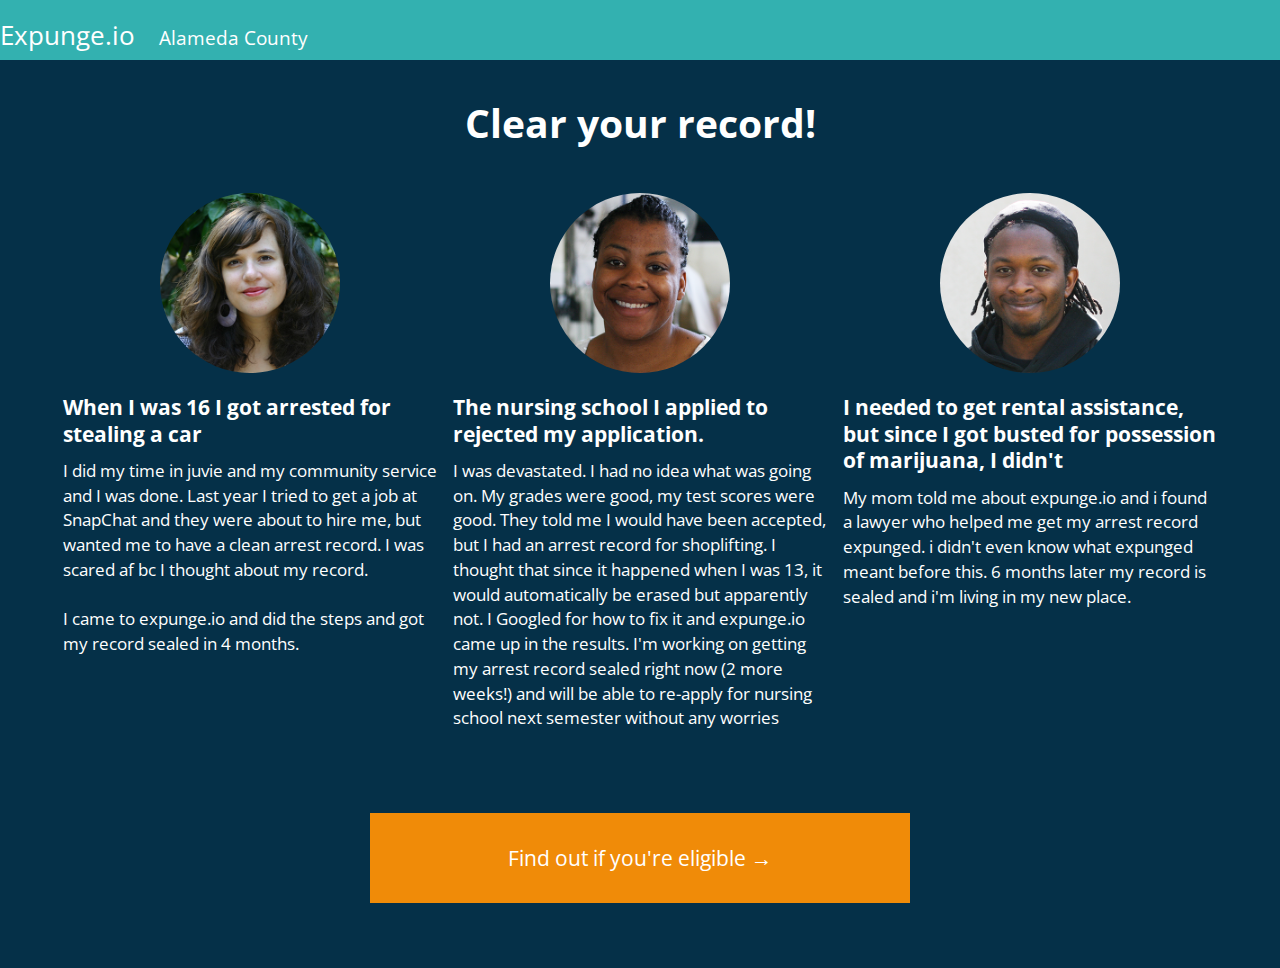
==== commit 8ddf865a: "relative path" ====
--- a/index.html
+++ b/index.html
@@ -5,15 +5,15 @@
     <meta http-equiv="Content-Type" content="text/html; charset=UTF-8">
     <title>Expunge.io</title>
     <meta name="viewport" content="width=device-width, initial-scale=1.0, maximum-scale=1.0, user-scalable=no">
-    <link data-turbolinks-track="true" href="./Expunge_files/bootstrap.min-eb1c767092d3b94774ce1278b10a047b.css" media="all" rel="stylesheet" />
-    <link data-turbolinks-track="true" href="./Expunge_files/application-6eeeaafba2602e1e9d9c6c930e1ee2b5.css" media="all" rel="stylesheet" />
+    <link data-turbolinks-track="true" href="Expunge_files/bootstrap.min-eb1c767092d3b94774ce1278b10a047b.css" media="all" rel="stylesheet" />
+    <link data-turbolinks-track="true" href="Expunge_files/application-6eeeaafba2602e1e9d9c6c930e1ee2b5.css" media="all" rel="stylesheet" />
     <!--favicon-->
     <link href="http://www.expunge.io/assets/favicon-54a8bd5c15391ae465982d1c2d08960d.png" rel="shortcut icon" type="image/vnd.microsoft.icon">
 
-    <link href="./Expunge_files/css" rel="stylesheet" type="text/css">
-    <link href="./Expunge_files/font-awesome.min.css" rel="stylesheet">
+    <link href="Expunge_files/css.css" rel="stylesheet" type="text/css">
+    <link href="Expunge_files/font-awesome.min.css" rel="stylesheet">
     <script src="//code.jquery.com/jquery-1.11.3.min.js"></script>
-    <script src="./Expunge_files/bootstrap.min.js"></script>
+    <script src="Expunge_files/bootstrap.min.js"></script>
 
     <!--[if lte IE 7]>
     <style type="text/css">
--- a/Expunge_files/css.css
+++ b/Expunge_files/css.css
@@ -0,0 +1,97 @@
+/* latin-ext */
+@font-face {
+  font-family: 'Lato';
+  font-style: normal;
+  font-weight: 400;
+  src: local('Lato Regular'), local('Lato-Regular'), url(http://fonts.gstatic.com/s/lato/v11/8qcEw_nrk_5HEcCpYdJu8BTbgVql8nDJpwnrE27mub0.woff2) format('woff2');
+  unicode-range: U+0100-024F, U+1E00-1EFF, U+20A0-20AB, U+20AD-20CF, U+2C60-2C7F, U+A720-A7FF;
+}
+/* latin */
+@font-face {
+  font-family: 'Lato';
+  font-style: normal;
+  font-weight: 400;
+  src: local('Lato Regular'), local('Lato-Regular'), url(http://fonts.gstatic.com/s/lato/v11/MDadn8DQ_3oT6kvnUq_2r_esZW2xOQ-xsNqO47m55DA.woff2) format('woff2');
+  unicode-range: U+0000-00FF, U+0131, U+0152-0153, U+02C6, U+02DA, U+02DC, U+2000-206F, U+2074, U+20AC, U+2212, U+2215, U+E0FF, U+EFFD, U+F000;
+}
+
+body {
+  background: rgb(5, 48, 72);
+  color: #fff;
+}
+
+#navbar {
+  color: #fff;
+  background: rgb(51, 177, 176);
+}
+
+.eligible {
+  background: rgb(240, 139, 8);
+  color: #fff;
+  padding: 30px;
+  border: none;
+  font-size: 16pt;
+  width: 100%;
+}
+
+#navbar h4 {
+  margin-left: 20px;
+}
+
+.h1banner {
+  text-align: center;
+  padding-bottom: 20px;
+  margin-bottom: 20px;
+}
+
+.quote-left {
+  background: #fff;
+  color: #000;
+  padding: 20px;
+  font-size: 14pt;
+  border-radius: 10px;
+  border: 1px solid #000;
+  margin-top: 20px;
+  margin-bottom: 20px;
+  margin-left: 20px;
+}
+
+.quote-right {
+  background: rgb(129, 202, 18);
+  border: 1px solid #000;
+  padding: 20px;
+  font-size: 14pt;
+  border-radius: 10px;
+  text-align: right;
+  margin-bottom: 140px;
+}
+
+.person {
+  text-align: center;
+  padding: 8px;
+}
+
+.person p, .person h3 {
+  text-align: left;
+}
+
+.person p {
+  font-size: 13pt;
+}
+
+.person h3 {
+  font-size: 16pt;
+  line-height: 20pt;
+  font-weight: bold;
+}
+
+.person img {
+  margin-left: auto;
+  margin-right: auto;
+  width: 180px;
+  border-radius: 90px;
+}
+
+.row.gr {
+  background: rgb(228, 229, 235);
+}
